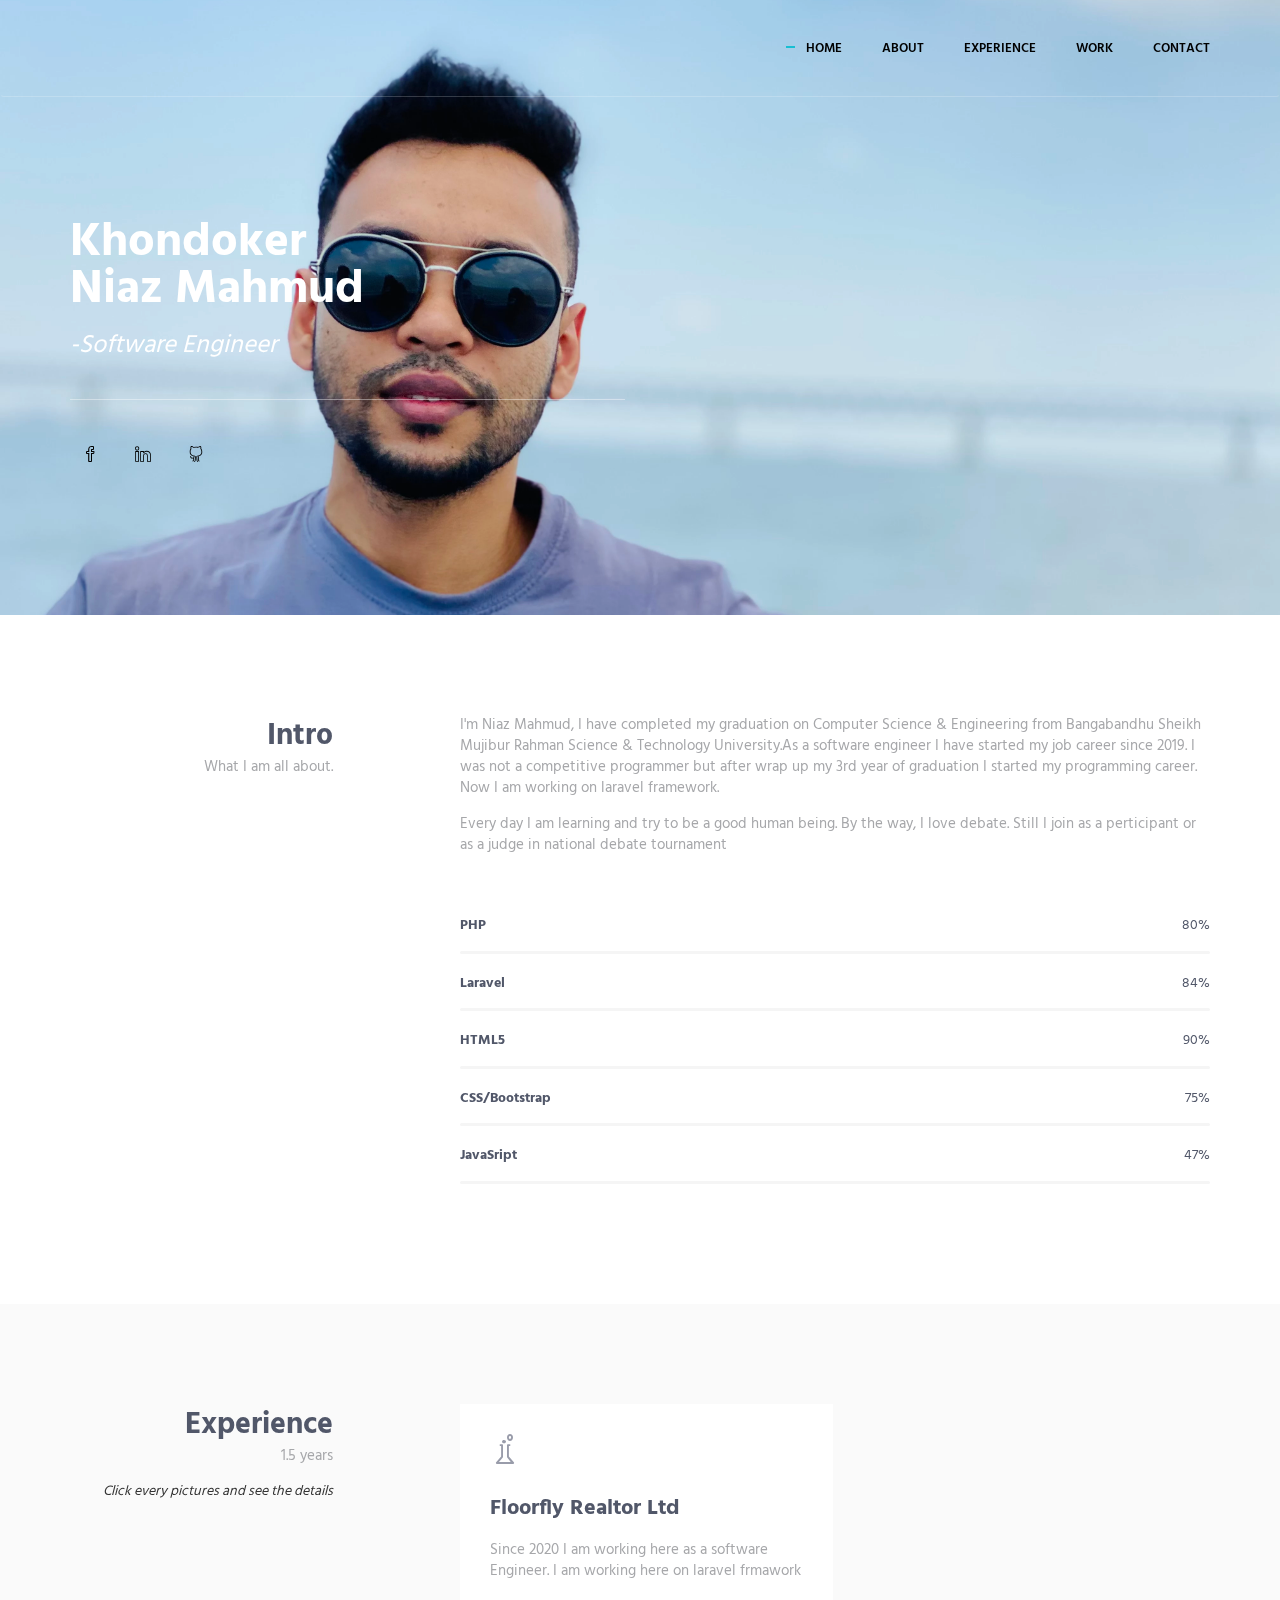
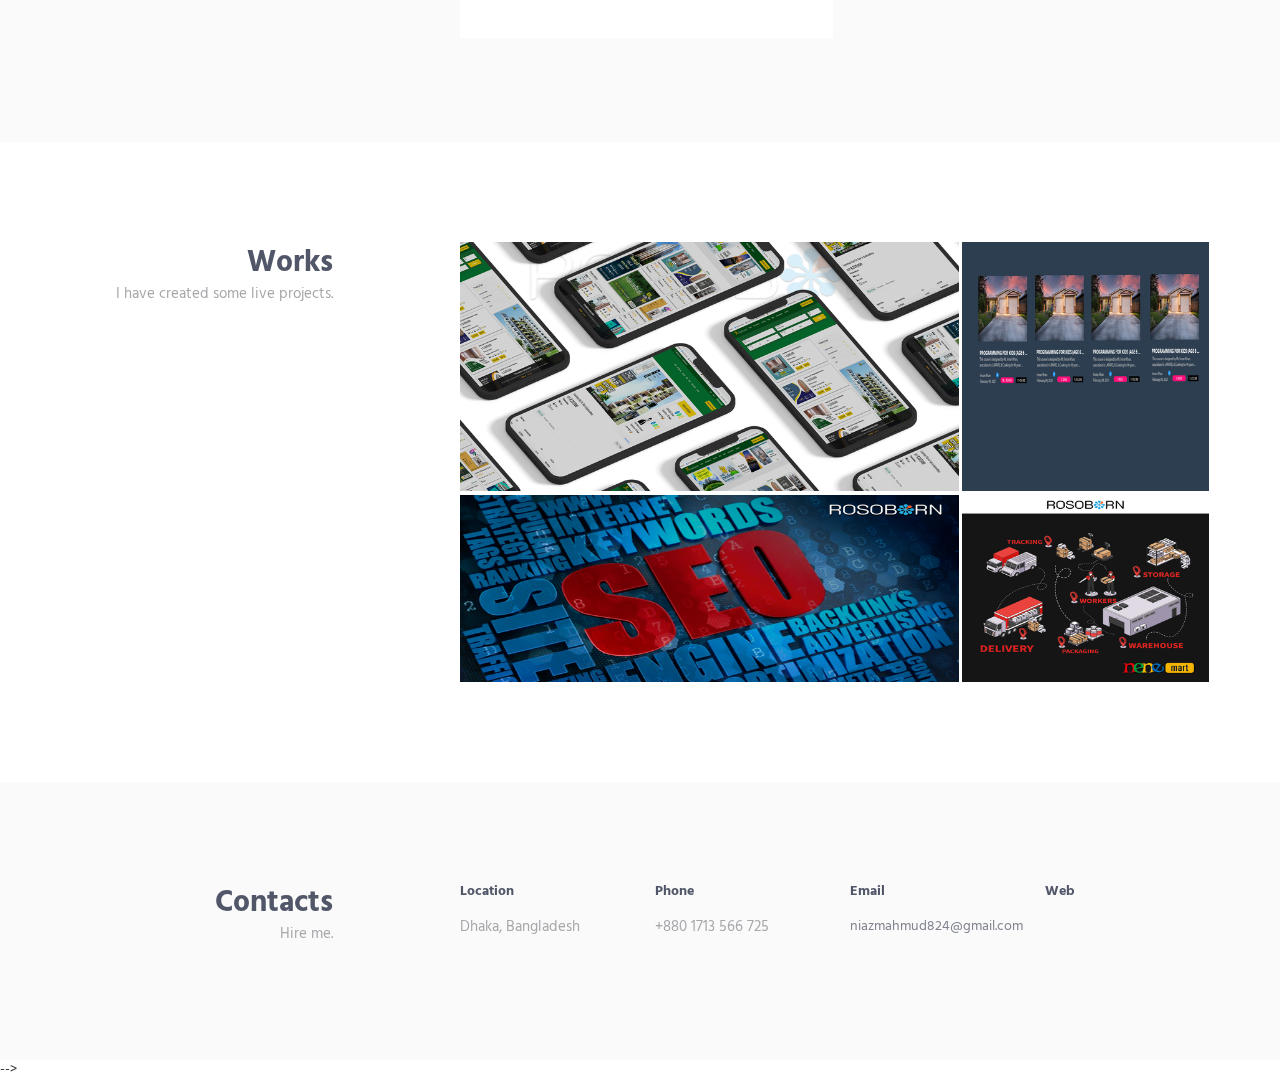
==== index.html @ 95a00273 "5th commit" ====
<!DOCTYPE html>

<html lang="en" class="no-js">
    <!-- BEGIN HEAD -->
    <head>
        <meta charset="utf-8"/>
        <title>Niaz Portfolio</title>
        <meta http-equiv="X-UA-Compatible" content="IE=edge">
        <meta content="width=device-width, initial-scale=1" name="viewport"/>
        <meta content="" name="description"/>
        <meta content="" name="author"/>

        <!-- GLOBAL MANDATORY STYLES -->
        <link href="http://fonts.googleapis.com/css?family=Hind:300,400,500,600,700" rel="stylesheet" type="text/css">
        <link href="vendor/simple-line-icons/css/simple-line-icons.css" rel="stylesheet" type="text/css"/>
        <link href="vendor/bootstrap/css/bootstrap.min.css" rel="stylesheet" type="text/css"/>

        <!-- PAGE LEVEL PLUGIN STYLES -->
        <link href="css/animate.css" rel="stylesheet">

        <!-- THEME STYLES -->
        <link href="css/layout.css" rel="stylesheet" type="text/css"/>

        <!-- Favicon -->
        <link rel="shortcut icon" href="favicon.ico"/>
    </head>
    <!-- END HEAD -->

    <!-- BODY -->
    <body id="body" data-spy="scroll" data-target=".header">

        <!--========== HEADER ==========-->
        <header class="header navbar-fixed-top">
            <!-- Navbar -->
            <nav class="navbar" role="navigation">
                <div class="container">
                    <!-- Brand and toggle get grouped for better mobile display -->
                    <div class="menu-container js_nav-item">
                        <button type="button" class="navbar-toggle" data-toggle="collapse" data-target=".nav-collapse">
                            <span class="sr-only">Toggle navigation</span>
                            <span class="toggle-icon"></span>
                        </button>

                        <!-- Logo -->
                        <div class="logo">
                           <!--  <a class="logo-wrap" href="#body">
                                <img class="logo-img logo-img-main" src="img/logo.png" alt="Asentus Logo">
                                <img class="logo-img logo-img-active" src="img/logo-dark.png" alt="Asentus Logo">
                            </a> -->
                        </div>
                        <!-- End Logo -->
                    </div>

                    <!-- Collect the nav links, forms, and other content for toggling -->
                    <div class="collapse navbar-collapse nav-collapse">
                        <div class="menu-container">
                            <ul class="nav navbar-nav navbar-nav-right">
                                <li class="js_nav-item nav-item"><a class="nav-item-child nav-item-hover" href="#body">Home</a></li>
                                <li class="js_nav-item nav-item"><a class="nav-item-child nav-item-hover" href="#about">About</a></li>
                                <li class="js_nav-item nav-item"><a class="nav-item-child nav-item-hover" href="#experience">Experience</a></li>
                                <li class="js_nav-item nav-item"><a class="nav-item-child nav-item-hover" href="#work">Work</a></li>
                                <li class="js_nav-item nav-item"><a class="nav-item-child nav-item-hover" href="#contact">Contact</a></li>
                            </ul>
                        </div>
                    </div>
                    <!-- End Navbar Collapse -->
                </div>
            </nav>
            <!-- Navbar -->
        </header>
        <!--========== END HEADER ==========-->

        <!--========== SLIDER ==========-->
        <div class="promo-block parallax-window" data-parallax="scroll" data-image-src="img/1920x1080/niaz.webp">
            <div class="container">
                <div class="row">
                    <div class="col-sm-6">
                        <div class="promo-block-divider">
                            <h1 class="promo-block-title">Khondoker <br/> Niaz Mahmud</h1>
                            <p class="promo-block-text"><i>-Software Engineer</i></p>
                        </div>
                        <ul class="list-inline">
                            <li><a href="https://www.facebook.com/niazmahmud.200/" class="social-icons"><i class="icon-social-facebook"></i></a></li>
                            <li><a href="https://www.linkedin.com/in/khondoker-niaz-mahmud-220469199/" class="social-icons"><i class="icon-social-linkedin"></i></a></li>
                            <li><a href="https://github.com/Niaz-Mahmud824" class="social-icons"><i class="icon-social-github"></i></a></li>

                        </ul>
                    </div>
                </div>
                <!--// end row -->
            </div>
        </div>
        <!--========== SLIDER ==========-->

        <!--========== PAGE LAYOUT ==========-->
        <!-- About -->
        <div id="about">
            <div class="container content-lg">
                <div class="row">
                    <div class="col-sm-3 sm-margin-b-30">
                        <div class="text-right sm-text-left">
                            <h2 class="margin-b-0">Intro</h2>
                            <p>What I am all about.</p>
                        </div>
                    </div>
                    <div class="col-sm-8 col-sm-offset-1">
                        <div class="margin-b-60">
                            <p>I'm Niaz Mahmud, I have completed my graduation on Computer Science & Engineering from Bangabandhu Sheikh Mujibur Rahman Science & Technology University.As a software engineer I have started my job career since 2019. I was not a competitive programmer but after wrap up my 3rd year of graduation I started my programming career. Now I am working on laravel framework.</p>
                            <p> Every day I am learning and try to be a good human being. By the way, I love debate. Still I join as a perticipant or as a judge in national debate tournament </p>
                        </div>

                        <!-- Progress Box -->
                        <div class="progress-box">
                            <h5>PHP <span class="color-heading pull-right">80%</span></h5>
                            <div class="progress">
                                <div class="progress-bar bg-color-base" role="progressbar" data-width="80"></div>
                            </div>
                        </div>
                        <div class="progress-box">
                            <h5>Laravel <span class="color-heading pull-right">84%</span></h5>
                            <div class="progress">
                                <div class="progress-bar bg-color-base" role="progressbar" data-width="84"></div>
                            </div>
                        </div>
                        <div class="progress-box">
                            <h5>HTML5 <span class="color-heading pull-right">90%</span></h5>
                            <div class="progress">
                                <div class="progress-bar bg-color-base" role="progressbar" data-width="90"></div>
                            </div>
                        </div>
                          <div class="progress-box">
                            <h5>CSS/Bootstrap <span class="color-heading pull-right">75%</span></h5>
                            <div class="progress">
                                <div class="progress-bar bg-color-base" role="progressbar" data-width="75"></div>
                            </div>
                        </div>
                        <div class="progress-box">
                            <h5>JavaSript <span class="color-heading pull-right">47%</span></h5>
                            <div class="progress">
                                <div class="progress-bar bg-color-base" role="progressbar" data-width="47"></div>
                            </div>
                        </div>
                        
                        <!-- End Progress Box -->
                    </div>
                </div>
                <!--// end row -->
            </div>
        </div>
        <!-- End About -->

        <!-- Experience -->
        <div id="experience">
            <div class="bg-color-sky-light" data-auto-height="true">
                <div class="container content-lg">
                    <div class="row">
                        <div class="col-sm-3 sm-margin-b-30">
                            <div class="text-right sm-text-left">
                                <h2 class="margin-b-0">Experience</h2>
                                <p>1.5 years</p>
                                <i>Click every pictures and see the details</i>
                            </div>
                        </div>
                        <div class="col-sm-8 col-sm-offset-1">
                            <div class="row row-space-2 margin-b-4">
                                <div class="col-md-6 md-margin-b-6">
                                    <div class="service" data-height="height">
                                        <div class="service-element">
                                            <i class="service-icon icon-chemistry"></i>
                                        </div>
                                        <div class="service-info">
                                            <h3>Floorfly Realtor Ltd</h3>
                                            <p class="margin-b-5">Since 2020 I am working here as a software Engineer. I am working here on laravel frmawork</p>
                                        </div>
                                       
                                    </div>
                                </div>
                                <div class="col-md-6 md-margin-b-6">
                                    <div class="service bg-color-base wow zoomIn" data-height="height" data-wow-duration=".3" data-wow-delay=".1s">
                                        <div class="service-element">
                                            <i class="service-icon color-white icon-screen-tablet"></i>
                                        </div>
                                        <div class="service-info">
                                            <h3 class="color-white">Code-Passenger</h3>
                                            <p class="color-white margin-b-5">I have worked here only 3 months for completing my intership</p>
                                        </div>
                                     
                                    </div>
                                </div>
                             
                            </div>
                            <!--// end row -->
                        </div>
                    </div>
                    <!--// end row -->
                </div>
            </div>
        </div>
        <!-- End Experience -->

        <!-- Work -->
        <div id="work">
            <div class="container content-lg">
                <div class="row">
                    <div class="col-sm-3 sm-margin-b-30">
                        <div class="text-right sm-text-left">
                            <h2 class="margin-b-0">Works</h2>
                            <p>I have created some live projects.</p>
                        </div>
                    </div>
                    <div class="col-sm-8 col-sm-offset-1">
                        <!-- Masonry Grid -->
                        <div class="masonry-grid row row-space-2">
                            <div class="masonry-grid-sizer col-xs-6 col-sm-6 col-md-1"></div>
                            <div class="masonry-grid-item col-xs-12 col-sm-6 col-md-8 margin-b-4">
                                <!-- Work -->
                                <div class="work work-popup-trigger">
                                    <div class="work-overlay">
                                        <img class="full-width img-responsive" src="img/800x400/FFroso.png" alt="Portfolio Image">
                                    </div>
                                    <div class="work-popup-overlay">
                                        <div class="work-popup-content">
                                            <a href="javascript:void(0);" class="work-popup-close">Hide</a>
                                            <div class="margin-b-30">
                                                <a href="https://floorfly.com/"><h3 class="margin-b-5">Floorfly Realtor Ltd</h3></a>
                                                <span>Clean &amp; Minimalistic Design</span>
                                            </div>
                                            <div class="row">
                                                <div class="col-sm-12 work-popup-content-divider sm-margin-b-20">
                                                    <div class="margin-t-10 sm-margin-t-0">
                                                        <p>Floorfly is a real estate company and I have worked 50% of this site. This site is fully responsive and it's created on laravel framwork.</p>
                                                        
                                                    </div>
                                                </div>
                                             
                                            </div>
                                        </div>
                                    </div>
                                </div>
                                <!-- End Work -->
                            </div>
                            <div class="masonry-grid-sizer col-xs-6 col-sm-6 col-md-1"></div>
                            <div class="masonry-grid-item col-xs-12 col-sm-6 col-md-4 margin-b-4">
                                <!-- Work -->
                                <div class="work work-popup-trigger">
                                    <div class="work-overlay">
                                        <img class="full-width img-responsive" src="img/397x400/ac.jpg" alt="Portfolio Image">
                                    </div>
                                    <div class="work-popup-overlay">
                                        <div class="work-popup-content">
                                            <a href="javascript:void(0);" class="work-popup-close">Hide</a>
                                            <div class="margin-b-30">
                                               <a href="https://www.amarcoach.com/"> <h3 class="margin-b-5">Amarcoach</h3></a>
                                                <span>Clean &amp; Minimalistic Design</span>
                                            </div>
                                            <div class="row">
                                                <div class="col-sm-12 work-popup-content-divider sm-margin-b-20">
                                                    <div class="margin-t-10 sm-margin-t-0">
                                                          <p>Amarcoach is a e-learning platform where students can learn a lot of courses and intrustor can upload their courses. I have cpntribution on this site almost 75%. I have seen the backend part.</p>


                                                    </div>
                                                </div>
                                                
                                            </div>
                                        </div>
                                    </div>
                                </div>
                                <!-- End Work -->
                            </div>
                            <div class="masonry-grid-sizer col-xs-6 col-sm-6 col-md-1"></div>
                            <div class="masonry-grid-item col-xs-12 col-sm-6 col-md-4 md-margin-b-4">
                                <!-- Work -->
                                <div class="work work-popup-trigger">
                                    <div class="work-overlay">
                                        <img class="full-width img-responsive" src="img/397x300/nene.png" alt="Portfolio Image">
                                    </div>
                                    <div class="work-popup-overlay">
                                        <div class="work-popup-content">
                                            <a href="javascript:void(0);" class="work-popup-close">Hide</a>
                                            <div class="margin-b-30">
                                                <a href="https://nenemart.com/"><h3 class="margin-b-5">Nenemart</h3></a>
                                                <span>Clean &amp; Minimalistic Design</span>
                                            </div>
                                            <div class="row">
                                                <div class="col-sm-12 work-popup-content-divider sm-margin-b-20">
                                                    <div class="margin-t-10 sm-margin-t-0">
                                                     
                                                          <p>Nenemart is a e-commerce site that I have contributed on this almost 45%. Yet it's updating continously. It's also responsivie site.
                                                        visit this stite and feel free to ask me if you have any query</p>
                                                        
                                                    </div>
                                                </div>
                                                
                                            </div>
                                        </div>
                                    </div>
                                </div>
                                <!-- End Work -->
                            </div>
                             <div class="masonry-grid-item col-xs-12 col-sm-6 col-md-8 md-margin-b-4">
                                <!-- Work -->
                                <div class="work work-popup-trigger">
                                    <div class="work-overlay">
                                        <img class="full-width img-responsive" src="img/800x400/roso.png" alt="Portfolio Image">
                                    </div>
                                    <div class="work-popup-overlay">
                                        <div class="work-popup-content">
                                            <a href="javascript:void(0);" class="work-popup-close">Hide</a>
                                            <div class="margin-b-30">
                                             <a href="https://www.rosoborn.com/">   <h3 class="margin-b-5">Rosoborn</h3> </a>
                                                <span>Clean &amp; Minimalistic Design</span>
                                            </div>
                                            <div class="row">
                                                <div class="col-sm-12 work-popup-content-divider sm-margin-b-20">
                                                    <div class="margin-t-10 sm-margin-t-0">
                                                        <p>Rosoborn is a IT industry. It's developed totally depend on front end design. I have contributed on this site fully 100%.</p>
                                                        
                                                    </div>
                                                </div>
                                                
                                            </div>
                                        </div>
                                    </div>
                                </div>
                                <!-- End Work -->
                            </div>
                            
                            
                        </div>
                        <!-- End Masonry Grid -->
                    </div>
                </div>
                <!--// end row -->
            </div>
        </div>
        <!-- End Work -->
            
        <!-- Contact -->
        <div id="contact">
            <div class="bg-color-sky-light">
                <div class="container content-lg">
                    <div class="row">
                        <div class="col-sm-3 sm-margin-b-30">
                            <div class="text-right sm-text-left">
                                <h2 class="margin-b-0">Contacts</h2>
                                <p>Hire me.</p>
                            </div>
                        </div>
                        <div class="col-sm-8 col-sm-offset-1">
                            <div class="row">
                                <div class="col-md-3 col-xs-6 md-margin-b-30">
                                    <h5>Location</h5>
                                    <p>Dhaka, Bangladesh</p>
                                </div>
                                <div class="col-md-3 col-xs-6 md-margin-b-30">
                                    <h5>Phone</h5>
                                    <p>+880 1713 566 725</p>
                                </div>
                                <div class="col-md-3 col-xs-6">
                                    <h5>Email</h5>
                                    <a href="mailto:#">niazmahmud824@gmail.com</a>
                                </div>
                                <div class="col-md-3 col-xs-6">
                                    <h5>Web</h5>
                                    <!-- <a href="#">alex.teseira.com</a> -->
                                </div>
                            </div>
                        </div>
                    </div>
                    <!--// end row -->
                </div>
            </div>
        </div>
        <!-- End Contact -->
        <!--========== END PAGE LAYOUT ==========-->

        <!--========== FOOTER ==========-->
        <!-- <footer class="footer">
            <div class="content container">
                <div class="row">
                    <div class="col-xs-6">
                        <img class="footer-logo" src="img/logo-dark.png" alt="Aircv Logo">
                    </div>
                    <div class="col-xs-6 text-right sm-text-left">
                        <p class="margin-b-0"><a class="fweight-700" href="http://keenthemes.com/preview/aircv/">Niaz</a> Theme Powered by: <a class="fweight-700" href="http://www.keenthemes.com/">KeenThemes.com</a></p>
                    </div>
                </div>
                <!--// end row -->
            </div>
        </footer> -->
        <!--========== END FOOTER ==========-->

        <!-- Back To Top -->
        <a href="javascript:void(0);" class="js-back-to-top back-to-top">Top</a>

        <!-- JAVASCRIPTS(Load javascripts at bottom, this will reduce page load time) -->
        <!-- CORE PLUGINS -->
        <script src="vendor/jquery.min.js" type="text/javascript"></script>
        <script src="vendor/jquery-migrate.min.js" type="text/javascript"></script>
        <script src="vendor/bootstrap/js/bootstrap.min.js" type="text/javascript"></script>

        <!-- PAGE LEVEL PLUGINS -->
        <script src="vendor/jquery.easing.js" type="text/javascript"></script>
        <script src="vendor/jquery.back-to-top.js" type="text/javascript"></script>
        <script src="vendor/jquery.smooth-scroll.js" type="text/javascript"></script>
        <script src="vendor/jquery.wow.min.js" type="text/javascript"></script>
        <script src="vendor/jquery.parallax.min.js" type="text/javascript"></script>
        <script src="vendor/jquery.appear.js" type="text/javascript"></script>
        <script src="vendor/masonry/jquery.masonry.pkgd.min.js" type="text/javascript"></script>
        <script src="vendor/masonry/imagesloaded.pkgd.min.js" type="text/javascript"></script>

        <!-- PAGE LEVEL SCRIPTS -->
        <script src="js/layout.min.js" type="text/javascript"></script>
        <script src="js/components/progress-bar.min.js" type="text/javascript"></script>
        <script src="js/components/masonry.min.js" type="text/javascript"></script>
        <script src="js/components/wow.min.js" type="text/javascript"></script>

    </body>
    <!-- END BODY -->
</html>
---- vendor/simple-line-icons/css/simple-line-icons.css ----
@font-face {
  font-family: 'simple-line-icons';
  src: url('../fonts/Simple-Line-Icons.eot?v=2.3.2');
  src: url('../fonts/Simple-Line-Icons.eot?v=2.3.2#iefix') format('embedded-opentype'), url('../fonts/Simple-Line-Icons.woff2?v=2.3.2') format('woff2'), url('../fonts/Simple-Line-Icons.ttf?v=2.3.2') format('truetype'), url('../fonts/Simple-Line-Icons.woff?v=2.3.2') format('woff'), url('../fonts/Simple-Line-Icons.svg?v=2.3.2#simple-line-icons') format('svg');
  font-weight: normal;
  font-style: normal;
}
/*
 Use the following CSS code if you want to have a class per icon.
 Instead of a list of all class selectors, you can use the generic [class*="icon-"] selector, but it's slower:
*/
.icon-user,
.icon-people,
.icon-user-female,
.icon-user-follow,
.icon-user-following,
.icon-user-unfollow,
.icon-login,
.icon-logout,
.icon-emotsmile,
.icon-phone,
.icon-call-end,
.icon-call-in,
.icon-call-out,
.icon-map,
.icon-location-pin,
.icon-direction,
.icon-directions,
.icon-compass,
.icon-layers,
.icon-menu,
.icon-list,
.icon-options-vertical,
.icon-options,
.icon-arrow-down,
.icon-arrow-left,
.icon-arrow-right,
.icon-arrow-up,
.icon-arrow-up-circle,
.icon-arrow-left-circle,
.icon-arrow-right-circle,
.icon-arrow-down-circle,
.icon-check,
.icon-clock,
.icon-plus,
.icon-minus,
.icon-close,
.icon-exclamation,
.icon-organization,
.icon-trophy,
.icon-screen-smartphone,
.icon-screen-desktop,
.icon-plane,
.icon-notebook,
.icon-mustache,
.icon-mouse,
.icon-magnet,
.icon-energy,
.icon-disc,
.icon-cursor,
.icon-cursor-move,
.icon-crop,
.icon-chemistry,
.icon-speedometer,
.icon-shield,
.icon-screen-tablet,
.icon-magic-wand,
.icon-hourglass,
.icon-graduation,
.icon-ghost,
.icon-game-controller,
.icon-fire,
.icon-eyeglass,
.icon-envelope-open,
.icon-envelope-letter,
.icon-bell,
.icon-badge,
.icon-anchor,
.icon-wallet,
.icon-vector,
.icon-speech,
.icon-puzzle,
.icon-printer,
.icon-present,
.icon-playlist,
.icon-pin,
.icon-picture,
.icon-handbag,
.icon-globe-alt,
.icon-globe,
.icon-folder-alt,
.icon-folder,
.icon-film,
.icon-feed,
.icon-drop,
.icon-drawer,
.icon-docs,
.icon-doc,
.icon-diamond,
.icon-cup,
.icon-calculator,
.icon-bubbles,
.icon-briefcase,
.icon-book-open,
.icon-basket-loaded,
.icon-basket,
.icon-bag,
.icon-action-undo,
.icon-action-redo,
.icon-wrench,
.icon-umbrella,
.icon-trash,
.icon-tag,
.icon-support,
.icon-frame,
.icon-size-fullscreen,
.icon-size-actual,
.icon-shuffle,
.icon-share-alt,
.icon-share,
.icon-rocket,
.icon-question,
.icon-pie-chart,
.icon-pencil,
.icon-note,
.icon-loop,
.icon-home,
.icon-grid,
.icon-graph,
.icon-microphone,
.icon-music-tone-alt,
.icon-music-tone,
.icon-earphones-alt,
.icon-earphones,
.icon-equalizer,
.icon-like,
.icon-dislike,
.icon-control-start,
.icon-control-rewind,
.icon-control-play,
.icon-control-pause,
.icon-control-forward,
.icon-control-end,
.icon-volume-1,
.icon-volume-2,
.icon-volume-off,
.icon-calendar,
.icon-bulb,
.icon-chart,
.icon-ban,
.icon-bubble,
.icon-camrecorder,
.icon-camera,
.icon-cloud-download,
.icon-cloud-upload,
.icon-envelope,
.icon-eye,
.icon-flag,
.icon-heart,
.icon-info,
.icon-key,
.icon-link,
.icon-lock,
.icon-lock-open,
.icon-magnifier,
.icon-magnifier-add,
.icon-magnifier-remove,
.icon-paper-clip,
.icon-paper-plane,
.icon-power,
.icon-refresh,
.icon-reload,
.icon-settings,
.icon-star,
.icon-symbol-female,
.icon-symbol-male,
.icon-target,
.icon-credit-card,
.icon-paypal,
.icon-social-tumblr,
.icon-social-twitter,
.icon-social-facebook,
.icon-social-instagram,
.icon-social-linkedin,
.icon-social-pinterest,
.icon-social-github,
.icon-social-google,
.icon-social-reddit,
.icon-social-skype,
.icon-social-dribbble,
.icon-social-behance,
.icon-social-foursqare,
.icon-social-soundcloud,
.icon-social-spotify,
.icon-social-stumbleupon,
.icon-social-youtube,
.icon-social-dropbox {
  font-family: 'simple-line-icons';
  speak: none;
  font-style: normal;
  font-weight: normal;
  font-variant: normal;
  text-transform: none;
  line-height: 1;
  /* Better Font Rendering =========== */
  -webkit-font-smoothing: antialiased;
  -moz-osx-font-smoothing: grayscale;
}
.icon-user:before {
  content: "\e005";
}
.icon-people:before {
  content: "\e001";
}
.icon-user-female:before {
  content: "\e000";
}
.icon-user-follow:before {
  content: "\e002";
}
.icon-user-following:before {
  content: "\e003";
}
.icon-user-unfollow:before {
  content: "\e004";
}
.icon-login:before {
  content: "\e066";
}
.icon-logout:before {
  content: "\e065";
}
.icon-emotsmile:before {
  content: "\e021";
}
.icon-phone:before {
  content: "\e600";
}
.icon-call-end:before {
  content: "\e048";
}
.icon-call-in:before {
  content: "\e047";
}
.icon-call-out:before {
  content: "\e046";
}
.icon-map:before {
  content: "\e033";
}
.icon-location-pin:before {
  content: "\e096";
}
.icon-direction:before {
  content: "\e042";
}
.icon-directions:before {
  content: "\e041";
}
.icon-compass:before {
  content: "\e045";
}
.icon-layers:before {
  content: "\e034";
}
.icon-menu:before {
  content: "\e601";
}
.icon-list:before {
  content: "\e067";
}
.icon-options-vertical:before {
  content: "\e602";
}
.icon-options:before {
  content: "\e603";
}
.icon-arrow-down:before {
  content: "\e604";
}
.icon-arrow-left:before {
  content: "\e605";
}
.icon-arrow-right:before {
  content: "\e606";
}
.icon-arrow-up:before {
  content: "\e607";
}
.icon-arrow-up-circle:before {
  content: "\e078";
}
.icon-arrow-left-circle:before {
  content: "\e07a";
}
.icon-arrow-right-circle:before {
  content: "\e079";
}
.icon-arrow-down-circle:before {
  content: "\e07b";
}
.icon-check:before {
  content: "\e080";
}
.icon-clock:before {
  content: "\e081";
}
.icon-plus:before {
  content: "\e095";
}
.icon-minus:before {
  content: "\e615";
}
.icon-close:before {
  content: "\e082";
}
.icon-exclamation:before {
  content: "\e617";
}
.icon-organization:before {
  content: "\e616";
}
.icon-trophy:before {
  content: "\e006";
}
.icon-screen-smartphone:before {
  content: "\e010";
}
.icon-screen-desktop:before {
  content: "\e011";
}
.icon-plane:before {
  content: "\e012";
}
.icon-notebook:before {
  content: "\e013";
}
.icon-mustache:before {
  content: "\e014";
}
.icon-mouse:before {
  content: "\e015";
}
.icon-magnet:before {
  content: "\e016";
}
.icon-energy:before {
  content: "\e020";
}
.icon-disc:before {
  content: "\e022";
}
.icon-cursor:before {
  content: "\e06e";
}
.icon-cursor-move:before {
  content: "\e023";
}
.icon-crop:before {
  content: "\e024";
}
.icon-chemistry:before {
  content: "\e026";
}
.icon-speedometer:before {
  content: "\e007";
}
.icon-shield:before {
  content: "\e00e";
}
.icon-screen-tablet:before {
  content: "\e00f";
}
.icon-magic-wand:before {
  content: "\e017";
}
.icon-hourglass:before {
  content: "\e018";
}
.icon-graduation:before {
  content: "\e019";
}
.icon-ghost:before {
  content: "\e01a";
}
.icon-game-controller:before {
  content: "\e01b";
}
.icon-fire:before {
  content: "\e01c";
}
.icon-eyeglass:before {
  content: "\e01d";
}
.icon-envelope-open:before {
  content: "\e01e";
}
.icon-envelope-letter:before {
  content: "\e01f";
}
.icon-bell:before {
  content: "\e027";
}
.icon-badge:before {
  content: "\e028";
}
.icon-anchor:before {
  content: "\e029";
}
.icon-wallet:before {
  content: "\e02a";
}
.icon-vector:before {
  content: "\e02b";
}
.icon-speech:before {
  content: "\e02c";
}
.icon-puzzle:before {
  content: "\e02d";
}
.icon-printer:before {
  content: "\e02e";
}
.icon-present:before {
  content: "\e02f";
}
.icon-playlist:before {
  content: "\e030";
}
.icon-pin:before {
  content: "\e031";
}
.icon-picture:before {
  content: "\e032";
}
.icon-handbag:before {
  content: "\e035";
}
.icon-globe-alt:before {
  content: "\e036";
}
.icon-globe:before {
  content: "\e037";
}
.icon-folder-alt:before {
  content: "\e039";
}
.icon-folder:before {
  content: "\e089";
}
.icon-film:before {
  content: "\e03a";
}
.icon-feed:before {
  content: "\e03b";
}
.icon-drop:before {
  content: "\e03e";
}
.icon-drawer:before {
  content: "\e03f";
}
.icon-docs:before {
  content: "\e040";
}
.icon-doc:before {
  content: "\e085";
}
.icon-diamond:before {
  content: "\e043";
}
.icon-cup:before {
  content: "\e044";
}
.icon-calculator:before {
  content: "\e049";
}
.icon-bubbles:before {
  content: "\e04a";
}
.icon-briefcase:before {
  content: "\e04b";
}
.icon-book-open:before {
  content: "\e04c";
}
.icon-basket-loaded:before {
  content: "\e04d";
}
.icon-basket:before {
  content: "\e04e";
}
.icon-bag:before {
  content: "\e04f";
}
.icon-action-undo:before {
  content: "\e050";
}
.icon-action-redo:before {
  content: "\e051";
}
.icon-wrench:before {
  content: "\e052";
}
.icon-umbrella:before {
  content: "\e053";
}
.icon-trash:before {
  content: "\e054";
}
.icon-tag:before {
  content: "\e055";
}
.icon-support:before {
  content: "\e056";
}
.icon-frame:before {
  content: "\e038";
}
.icon-size-fullscreen:before {
  content: "\e057";
}
.icon-size-actual:before {
  content: "\e058";
}
.icon-shuffle:before {
  content: "\e059";
}
.icon-share-alt:before {
  content: "\e05a";
}
.icon-share:before {
  content: "\e05b";
}
.icon-rocket:before {
  content: "\e05c";
}
.icon-question:before {
  content: "\e05d";
}
.icon-pie-chart:before {
  content: "\e05e";
}
.icon-pencil:before {
  content: "\e05f";
}
.icon-note:before {
  content: "\e060";
}
.icon-loop:before {
  content: "\e064";
}
.icon-home:before {
  content: "\e069";
}
.icon-grid:before {
  content: "\e06a";
}
.icon-graph:before {
  content: "\e06b";
}
.icon-microphone:before {
  content: "\e063";
}
.icon-music-tone-alt:before {
  content: "\e061";
}
.icon-music-tone:before {
  content: "\e062";
}
.icon-earphones-alt:before {
  content: "\e03c";
}
.icon-earphones:before {
  content: "\e03d";
}
.icon-equalizer:before {
  content: "\e06c";
}
.icon-like:before {
  content: "\e068";
}
.icon-dislike:before {
  content: "\e06d";
}
.icon-control-start:before {
  content: "\e06f";
}
.icon-control-rewind:before {
  content: "\e070";
}
.icon-control-play:before {
  content: "\e071";
}
.icon-control-pause:before {
  content: "\e072";
}
.icon-control-forward:before {
  content: "\e073";
}
.icon-control-end:before {
  content: "\e074";
}
.icon-volume-1:before {
  content: "\e09f";
}
.icon-volume-2:before {
  content: "\e0a0";
}
.icon-volume-off:before {
  content: "\e0a1";
}
.icon-calendar:before {
  content: "\e075";
}
.icon-bulb:before {
  content: "\e076";
}
.icon-chart:before {
  content: "\e077";
}
.icon-ban:before {
  content: "\e07c";
}
.icon-bubble:before {
  content: "\e07d";
}
.icon-camrecorder:before {
  content: "\e07e";
}
.icon-camera:before {
  content: "\e07f";
}
.icon-cloud-download:before {
  content: "\e083";
}
.icon-cloud-upload:before {
  content: "\e084";
}
.icon-envelope:before {
  content: "\e086";
}
.icon-eye:before {
  content: "\e087";
}
.icon-flag:before {
  content: "\e088";
}
.icon-heart:before {
  content: "\e08a";
}
.icon-info:before {
  content: "\e08b";
}
.icon-key:before {
  content: "\e08c";
}
.icon-link:before {
  content: "\e08d";
}
.icon-lock:before {
  content: "\e08e";
}
.icon-lock-open:before {
  content: "\e08f";
}
.icon-magnifier:before {
  content: "\e090";
}
.icon-magnifier-add:before {
  content: "\e091";
}
.icon-magnifier-remove:before {
  content: "\e092";
}
.icon-paper-clip:before {
  content: "\e093";
}
.icon-paper-plane:before {
  content: "\e094";
}
.icon-power:before {
  content: "\e097";
}
.icon-refresh:before {
  content: "\e098";
}
.icon-reload:before {
  content: "\e099";
}
.icon-settings:before {
  content: "\e09a";
}
.icon-star:before {
  content: "\e09b";
}
.icon-symbol-female:before {
  content: "\e09c";
}
.icon-symbol-male:before {
  content: "\e09d";
}
.icon-target:before {
  content: "\e09e";
}
.icon-credit-card:before {
  content: "\e025";
}
.icon-paypal:before {
  content: "\e608";
}
.icon-social-tumblr:before {
  content: "\e00a";
}
.icon-social-twitter:before {
  content: "\e009";
}
.icon-social-facebook:before {
  content: "\e00b";
}
.icon-social-instagram:before {
  content: "\e609";
}
.icon-social-linkedin:before {
  content: "\e60a";
}
.icon-social-pinterest:before {
  content: "\e60b";
}
.icon-social-github:before {
  content: "\e60c";
}
.icon-social-google:before {
  content: "\e60d";
}
.icon-social-reddit:before {
  content: "\e60e";
}
.icon-social-skype:before {
  content: "\e60f";
}
.icon-social-dribbble:before {
  content: "\e00d";
}
.icon-social-behance:before {
  content: "\e610";
}
.icon-social-foursqare:before {
  content: "\e611";
}
.icon-social-soundcloud:before {
  content: "\e612";
}
.icon-social-spotify:before {
  content: "\e613";
}
.icon-social-stumbleupon:before {
  content: "\e614";
}
.icon-social-youtube:before {
  content: "\e008";
}
.icon-social-dropbox:before {
  content: "\e00c";
}
---- css/layout.css ----
/*----------------------------------------------------------------------

	MASTER STYLESHEET

	Project:        Metronic "Acidus" Frontend Freebie - Responsive HTML Template Based On Twitter Bootstrap 3.3.4
	Version:        1.0
	Author:         KeenThemes
	Primary use:    Corporate, Business Themes.
	Email:			support@keenthemes.com
	Follow: 		http://www.twitter.com/keenthemes
	Like: 			http://www.facebook.com/keenthemes
	Website:		http://www.keenthemes.com
	Premium:		Premium Metronic Admin Theme: http://themeforest.net/item/metronic-responsive-admin-dashboard-template/4021469?ref=keenthemes

-----------------------------------------------------------------------*/
/* eg: @include user-select(none); */
/* eg: @include rotate(45deg); */
/* eg: @include translate3d(0,0,0); */
/* eg: @include border-radius(3px); */
/* eg: @include visibility-backface(hidden); */
/*------------------------------------------------------------------
  	[The "base.scss" contains basic default element styles
  		(colors, typography, margins & padding).]
------------------------------------------------------------------*/
html {
  overflow-x: hidden;
}

html, html a, body {
  -webkit-font-smoothing: antialiased;
}

body {
  position: relative;
  font-family: Hind, sans-serif;
}

p {
  font-size: 15px;
  font-weight: 400;
  font-family: Hind, sans-serif;
  color: #a6a7aa;
  line-height: 1.4;
  margin-bottom: 15px;
}

em,
li,
li a {
  font-size: 16px;
  font-weight: 500;
  font-family: Hind, sans-serif;
  color: #515769;
}

a {
  font-family: Hind, sans-serif;
  color: #81848f;
  outline: 0;
}

a:focus, a:hover, a:active {
  outline: 0;
  color: #999caa;
  text-decoration: none;
}

.link {
  position: relative;
  font-size: 13px;
  font-weight: 600;
  font-family: Hind, sans-serif;
  text-transform: uppercase;
}

.link:after {
  position: absolute;
  top: 8px;
  right: -15px;
  width: 9px;
  height: 2px;
  background: #17bed2;
  content: " ";
}

span {
  font-size: 14px;
  font-weight: 400;
  font-family: Hind, sans-serif;
  color: #bfc1c7;
}

h1, h2, h3, h4, h5, h6 {
  font-weight: 700;
  font-family: Hind, sans-serif;
  color: #515769;
  line-height: 1.4;
  margin: 0 0 15px;
}

h1 > a, h2 > a, h3 > a, h4 > a, h5 > a, h6 > a {
  color: #515769;
}

h1 > a:hover, h2 > a:hover, h3 > a:hover, h4 > a:hover, h5 > a:hover, h6 > a:hover {
  color: #999caa;
  text-decoration: none;
}

h1 > a:focus, h2 > a:focus, h3 > a:focus, h4 > a:focus, h5 > a:focus, h6 > a:focus {
  text-decoration: none;
}

h1 {
  font-size: 40px;
}

h2 {
  font-size: 30px;
}

h3 {
  font-size: 22px;
}

h4 {
  font-size: 22px;
}

::selection {
  color: #fff;
  background: #17bed2;
  text-shadow: none;
}

::-webkit-selection {
  color: #fff;
  background: #17bed2;
  text-shadow: none;
}

::-moz-selection {
  color: #fff;
  background: #17bed2;
  text-shadow: none;
}

:active,
:focus {
  outline: none;
}

/* Section Seperator */
.section-seperator {
  border-bottom: 1px solid #edf0f2;
}

/* Content Wrapper Link */
.content-wrapper-link {
  position: absolute;
  top: 0;
  left: 0;
  right: 0;
  bottom: 0;
  display: block;
  z-index: 3;
  text-decoration: none;
}

/*------------------------------------------------------------------
  	[Button]
------------------------------------------------------------------*/
.btn-theme {
  position: relative;
  display: inline-block;
  line-height: 1.4;
  text-align: center;
  background-image: none;
  border-style: solid;
  white-space: nowrap;
  vertical-align: middle;
  -ms-touch-action: manipulation;
  touch-action: manipulation;
  cursor: pointer;
  -webkit-user-select: none;
  -moz-user-select: none;
  -ms-user-select: none;
  user-select: none;
}

.btn-theme:focus, .btn-theme:active:focus, .btn-theme.active:focus, .btn-theme.focus, .btn-theme:active.focus, .btn-theme.active.focus {
  outline: none;
}

.btn-theme:hover {
  transition-duration: 300ms;
  transition-property: all;
  transition-timing-function: cubic-bezier(0.7, 1, 0.7, 1);
}

.btn-theme:hover, .btn-theme:focus, .btn-theme.focus {
  text-decoration: none;
}

.btn-theme:active, .btn-theme.active {
  background-image: none;
  outline: 0;
}

.btn-theme.disabled, .btn-theme[disabled],
fieldset[disabled] .btn-theme {
  cursor: not-allowed;
  box-shadow: none;
  opacity: .65;
  pointer-events: none;
}

.btn-icon {
  position: relative;
  top: 1px;
  margin-right: 10px;
}

.btn-white-bg {
  color: #515769;
  background: #fff;
  border-color: transparent;
  border-width: 0;
}

.btn-white-bg:hover, .btn-white-bg:focus, .btn-white-bg.focus {
  color: #fff;
  background: #17bed2;
  border-color: transparent;
}

.btn-white-brd {
  color: #fff;
  background: transparent;
  border-color: #fff;
  border-width: 2px;
}

.btn-white-brd:hover, .btn-white-brd:focus, .btn-white-brd.focus {
  color: #515769;
  background: #fff;
  border-color: #fff;
}

.btn-default-bg {
  color: #515769;
  background: #f3f4f5;
  border-color: transparent;
  border-width: 0;
}

.btn-default-bg:hover, .btn-default-bg:focus, .btn-default-bg.focus {
  color: #fff;
  background: #17bed2;
  border-color: transparent;
}

.btn-theme-sm {
  font-size: 13px;
  font-weight: 600;
  padding: 15px 40px;
}

.btn-theme-md {
  font-size: 15px;
  font-weight: 600;
  padding: 20px 30px;
}

/*------------------------------------------------------------------
    [Progress Bar]
------------------------------------------------------------------*/
.progress-box .progress {
  box-shadow: none;
  height: 3px;
}

.progress-box .progress-bar {
  transition-duration: 2000ms;
  transition-property: all;
  transition-timing-function: cubic-bezier(0.7, 1, 0.7, 1);
}

/*------------------------------------------------------------------
  	[Social Icons]
------------------------------------------------------------------*/
.social-icons {
  display: inline-block;
  width: 40px;
  height: 40px;
  font-size: 16px;
  color: #000;
  text-align: center;
  border-radius: 50%;
  vertical-align: middle;
  padding: 11px;
  transition-duration: 300ms;
  transition-property: all;
  transition-timing-function: cubic-bezier(0.7, 1, 0.7, 1);
}

.social-icons:hover {
  color: #515769;
  background: #fff;
  transition-duration: 300ms;
  transition-property: all;
  transition-timing-function: cubic-bezier(0.7, 1, 0.7, 1);
}

/*------------------------------------------------------------------
  	[Promo Block]
------------------------------------------------------------------*/
.promo-block {
  padding: 220px 0 130px;
}

.promo-block .promo-block-title {
  font-size: 47px;
  color: #fff;
  line-height: 1;
}

@media (max-width: 480px) {
  .promo-block .promo-block-title {
    font-size: 50px;
  }
}

.promo-block .promo-block-text {
  font-size: 25px;
  color: #fff;
}

.promo-block .promo-block-divider {
  border-bottom: 1px solid rgba(255, 255, 255, 0.4);
  padding-bottom: 20px;
  margin-bottom: 35px;
}

/*------------------------------------------------------------------
  	[Service]
------------------------------------------------------------------*/
.service {
  background: #fff;
  padding: 30px;
}

.service .service-element,
.service .service-info {
  -webkit-transform: translate3d(0, 0, 0);
  -moz-transform: translate3d(0, 0, 0);
  transform: translate3d(0, 0, 0);
  transition-duration: 300ms;
  transition-property: all;
  transition-timing-function: cubic-bezier(0.7, 1, 0.7, 1);
}

.service .service-icon {
  display: block;
  font-size: 30px;
  color: #999caa;
  margin-bottom: 30px;
}

.service:hover .service-element {
  opacity: 0;
  -webkit-transform: translate3d(0, -100%, 0);
  -moz-transform: translate3d(0, -100%, 0);
  transform: translate3d(0, -100%, 0);
  transition-duration: 300ms;
  transition-property: all;
  transition-timing-function: cubic-bezier(0.7, 1, 0.7, 1);
}

.service:hover .service-info {
  -webkit-transform: translate3d(0, -30%, 0);
  -moz-transform: translate3d(0, -30%, 0);
  transform: translate3d(0, -30%, 0);
  transition-duration: 300ms;
  transition-property: all;
  transition-timing-function: cubic-bezier(0.7, 1, 0.7, 1);
}

/*------------------------------------------------------------------
  	[Work]
------------------------------------------------------------------*/
/* Overlay */
.work {
  position: relative;
  display: block;
}

.work .work-overlay {
  position: relative;
  cursor: pointer;
}

.work .work-overlay:before {
  position: absolute;
  top: 0;
  left: 0;
  width: 100%;
  height: 100%;
  background: transparent;
  content: " ";
  transition-duration: 300ms;
  transition-property: all;
  transition-timing-function: cubic-bezier(0.7, 1, 0.7, 1);
}

.work:hover .work-overlay:before {
  background: rgba(0, 0, 0, 0.5);
  transition-duration: 300ms;
  transition-property: all;
  transition-timing-function: cubic-bezier(0.7, 1, 0.7, 1);
}

/* Popup */
.work .work-popup-overlay {
  position: fixed;
  top: 0;
  left: 0;
  right: 0;
  width: 100%;
  height: 100%;
  z-index: 99999;
  opacity: 0;
  visibility: hidden;
  -webkit-backface-visibility: hidden;
  backface-visibility: hidden;
  overflow-x: hidden;
  background: rgba(81, 87, 105, 0.4);
  transition-duration: 300ms;
  transition-property: all;
  transition-timing-function: cubic-bezier(0.7, 1, 0.7, 1);
}

.work .work-popup-overlay-show {
  opacity: 1;
  visibility: visible;
  -webkit-backface-visibility: visible;
  backface-visibility: visible;
  transition-duration: 300ms;
  transition-property: all;
  transition-timing-function: cubic-bezier(0.7, 1, 0.7, 1);
}

.work .work-popup-content {
  position: absolute;
  top: 50%;
  left: 0;
  right: 0;
  width: 730px;
  height: auto;
  display: block;
  background: #fff;
  padding: 30px;
  margin: 0 auto;
  -webkit-transform: translate3d(0, -50%, 0);
  -moz-transform: translate3d(0, -50%, 0);
  transform: translate3d(0, -50%, 0);
}

.work .work-popup-content-divider {
  border-right: 1px solid #cdcecf;
}

@media (max-width: 768px) {
  .work .work-popup-content {
    width: 95%;
  }
  .work .work-popup-content-divider {
    border-right: none;
    border-bottom: 1px solid #cdcecf;
  }
}

.work .work-popup-close {
  float: right;
  font-size: 13px;
  font-weight: 700;
  color: #c5c6cb;
  transition-duration: 300ms;
  transition-property: all;
  transition-timing-function: cubic-bezier(0.7, 1, 0.7, 1);
}

.work .work-popup-close:hover {
  color: #aaacb3;
  transition-duration: 300ms;
  transition-property: all;
  transition-timing-function: cubic-bezier(0.7, 1, 0.7, 1);
}

/* Tag */
.work .work-popup-tag {
  margin: 0;
}

.work .work-popup-tag-item {
  padding: 0 2px;
}

.work .work-popup-tag-link {
  font-size: 13px;
}

/*------------------------------------------------------------------
  	[Footer]
------------------------------------------------------------------*/
.footer .footer-logo {
  width: 64px;
  height: auto;
}

/*------------------------------------------------------------------
  	[Header]
------------------------------------------------------------------*/
/* Fixed Top */
.navbar-fixed-top .navbar-collapse {
  max-height: 100%;
}

/* Navbar */
.header .navbar {
  margin-bottom: 0;
  border-bottom: 1px solid rgba(255, 255, 255, 0.2);
  transition-duration: 300ms;
  transition-property: all;
  transition-timing-function: cubic-bezier(0.7, 1, 0.7, 1);
}

/* Navbar Toggle */
.header .navbar-toggle {
  width: 25px;
  height: 25px;
  border: none;
  padding: 0;
  margin: 35px 0;
}

.header .navbar-toggle .toggle-icon {
  position: relative;
  width: 21px;
  height: 1px;
  display: inline-block;
  background: #515769;
  transition-duration: 300ms;
  transition-property: all;
  transition-timing-function: cubic-bezier(0.7, 1, 0.7, 1);
}

.header .navbar-toggle .toggle-icon:before, .header .navbar-toggle .toggle-icon:after {
  position: absolute;
  left: 0;
  background: #515769;
  content: " ";
}

.header .navbar-toggle .toggle-icon:before {
  width: 10px;
  height: 1px;
  bottom: 10px;
  -webkit-transform: rotate(0);
  -moz-transform: rotate(0);
  transform: rotate(0);
  transition-duration: 300ms;
  transition-property: all;
  transition-timing-function: cubic-bezier(0.7, 1, 0.7, 1);
}

.header .navbar-toggle .toggle-icon:after {
  width: 16px;
  height: 1px;
  top: -5px;
  -webkit-transform: rotate(0);
  -moz-transform: rotate(0);
  transform: rotate(0);
  transition-duration: 300ms;
  transition-property: all;
  transition-timing-function: cubic-bezier(0.7, 1, 0.7, 1);
}

.header .navbar-toggle:hover .toggle-icon {
  background: #17bed2;
  transition-duration: 300ms;
  transition-property: all;
  transition-timing-function: cubic-bezier(0.7, 1, 0.7, 1);
}

.header .navbar-toggle:hover .toggle-icon:before, .header .navbar-toggle:hover .toggle-icon:after {
  width: 21px;
  height: 1px;
  background: #17bed2;
  transition-duration: 300ms;
  transition-property: all;
  transition-timing-function: cubic-bezier(0.7, 1, 0.7, 1);
}

.header .navbar-toggle:hover .toggle-icon.is-clicked {
  background: rgba(81, 87, 105, 0);
}

/* Navbar Logo */
.header .logo {
  width: 100px;
  height: 100px;
  float: left;
  max-height: 95px;
  line-height: 65px;
}

.header .logo-wrap {
  display: inline-block;
  padding: 15px 0;
}

.header .logo-wrap:focus, .header .logo-wrap:hover {
  text-decoration: none;
}

.header .logo-img {
  display: inline-block;
  width: 64px;
  height: auto;
  max-width: 100%;
  max-height: 100%;
  vertical-align: middle;
}

.header .logo-img-main {
  display: inline-block;
  transition-duration: 400ms;
  transition-property: all;
  transition-timing-function: cubic-bezier(0.7, 1, 0.7, 1);
}

.header .logo-img-active {
  display: none;
  transition-duration: 400ms;
  transition-property: all;
  transition-timing-function: cubic-bezier(0.7, 1, 0.7, 1);
}

/* Navbar */
.header .navbar-nav {
  padding-left: 0;
  margin-bottom: 0;
  list-style: none;
}

/* Nav */
.header .nav-item {
  position: relative;
  display: block;
}

.header .nav-item:last-child .nav-item-child {
  padding-right: 0;
}

.header .nav-item.active .nav-item-hover:after {
  opacity: 1;
  transition-duration: 400ms;
  transition-property: all;
  transition-timing-function: cubic-bezier(0.7, 1, 0.7, 1);
}

.header .nav-item:hover .nav-item-hover:after {
  opacity: 1;
  transition-duration: 400ms;
  transition-property: all;
  transition-timing-function: cubic-bezier(0.7, 1, 0.7, 1);
}

.header .nav-item-child {
  position: relative;
  display: block;
  font-size: 13px;
  font-weight: 600;
  font-family: Hind, sans-serif;
  color: rgb(0 0 0);
  text-transform: uppercase;
  line-height: 55px;
  padding: 20px;
  transition-duration: 300ms;
  transition-property: all;
  transition-timing-function: cubic-bezier(0.7, 1, 0.7, 1);
}

.header .nav-item-child:hover, .header .nav-item-child:focus {
  background: inherit;
}

.header .nav-item-hover {
  position: relative;
}

.header .nav-item-hover:after {
  position: absolute;
  top: 45px;
  left: 0;
  width: 9px;
  height: 2px;
  background: #17bed2;
  opacity: 0;
  content: " ";
  transition-duration: 400ms;
  transition-property: all;
  transition-timing-function: cubic-bezier(0.7, 1, 0.7, 1);
}

/* Media Queries below 991px */
@media (max-width: 991px) {
  /* Bootstrap collapse of navigation with a maximum width: 991px
    (Change it to any breakpoint you want to be collapsed) */
  .header {
    background: #fff;
  }
  .header .navbar-toggle {
    display: block;
  }
  .header .navbar-collapse.collapse {
    display: none !important;
  }
  .header .navbar-collapse.collapse.in {
    display: block !important;
  }
  .header .nav-collapse {
    padding-left: 0;
    padding-right: 0;
  }
  .header .navbar-nav {
    margin: 0;
    float: none;
  }
  .header .navbar-nav .nav-item {
    float: none;
  }
  /* Menu Container */
  .header .menu-container:before, .header .menu-container:after {
    content: " ";
    display: table;
  }
  .header .menu-container:after {
    clear: both;
  }
  /* Logo */
  .header .logo .logo-img-main {
    display: none;
  }
  .header .logo .logo-img-active {
    display: inline-block;
  }
  /* Navbar Nav */
  .header .nav-item-child {
    color: #515769;
    line-height: 1.4;
    padding: 12px 12px 12px 15px;
  }
  .header .nav-item-hover:after {
    position: absolute;
    top: 19px;
  }
}

/* Media Queries below 767px */
@media (max-width: 767px) {
  /* Menu Container */
  .header .menu-container {
    padding-left: 15px;
    padding-right: 15px;
    margin-left: 0;
    margin-right: 0;
  }
  .header .navbar > .container {
    width: auto;
    padding-left: 0;
    padding-right: 0;
    margin-left: 0;
    margin-right: 0;
  }
  .header .navbar > .container > .nav-collapse {
    padding-left: 0;
    padding-right: 0;
    margin-left: 0;
    margin-right: 0;
  }
}

/* Media Queries above 992px */
@media (min-width: 992px) {
  /* Navbar */
  .header .navbar-nav-right {
    float: right;
  }
}

/* Page On Scroll */
@media (min-width: 992px) {
  .page-on-scroll .header .navbar {
    background: #fff;
    border-bottom-color: #f0f0f0;
    transition-duration: 300ms;
    transition-property: all;
    transition-timing-function: cubic-bezier(0.7, 1, 0.7, 1);
  }
  .page-on-scroll .header .logo-img-main {
    display: none;
    transition-duration: 400ms;
    transition-property: all;
    transition-timing-function: cubic-bezier(0.7, 1, 0.7, 1);
  }
  .page-on-scroll .header .logo-img-active {
    display: inline-block;
    transition-duration: 400ms;
    transition-property: all;
    transition-timing-function: cubic-bezier(0.7, 1, 0.7, 1);
  }
  .page-on-scroll .header .nav-item-child {
    color: #515769;
    transition-duration: 300ms;
    transition-property: all;
    transition-timing-function: cubic-bezier(0.7, 1, 0.7, 1);
  }
}

/*--------------------------------------------------
    [Back To Top Theme Button]
----------------------------------------------------*/
.back-to-top {
  position: fixed;
  right: 10px;
  bottom: 10px;
  display: inline-block;
  z-index: 9;
  width: 40px;
  height: 40px;
  font-size: 11px;
  font-weight: 400;
  color: #fff;
  text-align: center;
  line-height: 3;
  letter-spacing: 1px;
  text-transform: uppercase;
  background: #515769;
  border-radius: 3px;
  visibility: hidden;
  opacity: 0;
  padding: 5px;
  -webkit-transform: translate3d(0, 50px, 0);
  -moz-transform: translate3d(0, 50px, 0);
  transform: translate3d(0, 50px, 0);
  transition-duration: 300ms;
  transition-property: all;
  transition-timing-function: cubic-bezier(0.7, 1, 0.7, 1);
}

.back-to-top:hover {
  color: #fff;
  transition-duration: 300ms;
  transition-property: all;
  transition-timing-function: cubic-bezier(0.7, 1, 0.7, 1);
}

.back-to-top:focus, .back-to-top:hover {
  text-decoration: none;
}

/* The Button Becomes Visible */
.back-to-top.back-to-top-is-visible {
  visibility: visible;
  opacity: .6;
  -webkit-transform: translate3d(0, 0, 0);
  -moz-transform: translate3d(0, 0, 0);
  transform: translate3d(0, 0, 0);
  transition-duration: 300ms;
  transition-property: all;
  transition-timing-function: cubic-bezier(0.7, 1, 0.7, 1);
}

.back-to-top.back-to-top-is-visible:hover {
  opacity: 1;
  transition-duration: 300ms;
  transition-property: all;
  transition-timing-function: cubic-bezier(0.7, 1, 0.7, 1);
}

/* If the user keeps scrolling down, the button is out of focus and becomes less visible */
.back-to-top.back-to-top-fade-out {
  opacity: .4;
}

.back-to-top.back-to-top-fade-out:hover {
  opacity: 1;
  transition-duration: 300ms;
  transition-property: all;
  transition-timing-function: cubic-bezier(0.7, 1, 0.7, 1);
}

/*------------------------------------------------------------------
  	[Form Control]
------------------------------------------------------------------*/
.form-control {
  height: 50px;
  font-size: 14px;
  font-weight: 400;
  color: #a6a7aa;
  background: #fafafa;
  border: none;
  box-shadow: none;
  border-radius: 0;
  padding-left: 15px;
}

.form-control::-moz-placeholder {
  color: #a6a7aa;
}

.form-control:-ms-input-placeholder {
  color: #a6a7aa;
}

.form-control::-webkit-input-placeholder {
  color: #a6a7aa;
}

.form-control:focus {
  color: #515769;
  box-shadow: none;
}

.form-control:focus::-moz-placeholder {
  color: #515769;
}

.form-control:focus:-ms-input-placeholder {
  color: #515769;
}

.form-control:focus::-webkit-input-placeholder {
  color: #515769;
}

/*------------------------------------------------------------------
  	[Text Colors]
------------------------------------------------------------------*/
.color-base {
  color: #17bed2 !important;
}

.color-white {
  color: #fff !important;
}

.color-heading {
  color: #515769 !important;
}

.color-subtitle {
  color: #a6a7aa !important;
}

.color-link {
  color: #81848f !important;
}

.color-link-hover {
  color: #999caa !important;
}

.color-sky-light {
  color: #fafafa !important;
}

/*------------------------------------------------------------------
  	[Background Colors]
------------------------------------------------------------------*/
.bg-color-base {
  background: #17bed2 !important;
}

.bg-color-white {
  background: #fff !important;
}

.bg-color-heading {
  background: #515769 !important;
}

.bg-color-subtitle {
  background: #a6a7aa !important;
}

.bg-color-link {
  background: #81848f !important;
}

.bg-color-link-hover {
  background: #999caa !important;
}

.bg-color-sky-light {
  background: #fafafa !important;
}

/*------------------------------------------------------------------
    [Row]
------------------------------------------------------------------*/
.row-space-2 {
  margin-right: -2px;
  margin-left: -2px;
}

.row-space-2 > [class*="col-"] {
  padding-left: 2px;
  padding-right: 2px;
}

/*--------------------------------------------------
    [Container Full Width]
----------------------------------------------------*/
.container-full-width {
  margin-right: auto;
  margin-left: auto;
}

.container-full-width:before, .container-full-width:after {
  content: " ";
  display: table;
}

.container-full-width:after {
  clear: both;
}

/*--------------------------------------------------
    [Container Small]
----------------------------------------------------*/
.container-sm {
  padding-right: 15px;
  padding-left: 15px;
  margin-right: auto;
  margin-left: auto;
}

.container-sm:before, .container-sm:after {
  content: " ";
  display: table;
}

.container-sm:after {
  clear: both;
}

/* Media Queries below 768px */
@media (min-width: 768px) {
  .container-sm {
    width: 750px;
  }
}

/* Media Queries below 1200px */
@media (min-width: 1200px) {
  .container-sm {
    width: 970px;
  }
}

/*------------------------------------------------------------------
  	[Content]
------------------------------------------------------------------*/
.content {
  padding-top: 40px;
  padding-bottom: 40px;
}

.content-sm {
  padding-top: 60px;
  padding-bottom: 60px;
}

.content-md {
  padding-top: 80px;
  padding-bottom: 80px;
}

.content-lg {
  padding-top: 100px;
  padding-bottom: 100px;
}

/*------------------------------------------------------------------
    [Full Width]
------------------------------------------------------------------*/
.full-width {
  width: 100%;
  height: auto;
}

/*--------------------------------------------------
    [Font Weight]
----------------------------------------------------*/
.fweight-300 {
  font-weight: 300 !important;
}

.fweight-400 {
  font-weight: 400 !important;
}

.fweight-500 {
  font-weight: 500 !important;
}

.fweight-600 {
  font-weight: 600 !important;
}

.fweight-700 {
  font-weight: 700 !important;
}

/*------------------------------------------------------------------
    [Left margin]
------------------------------------------------------------------*/
.margin-l-0 {
  margin-left: 0 !important;
}

.margin-l-5 {
  margin-left: 5px !important;
}

.margin-l-10 {
  margin-left: 10px !important;
}

.margin-l-20 {
  margin-left: 20px !important;
}

/*------------------------------------------------------------------
    [Right margin]
------------------------------------------------------------------*/
.margin-r-0 {
  margin-right: 0 !important;
}

.margin-r-5 {
  margin-right: 5px !important;
}

.margin-r-10 {
  margin-right: 10px !important;
}

.margin-r-20 {
  margin-right: 20px !important;
}

/*------------------------------------------------------------------
    [Top margin]
------------------------------------------------------------------*/
.margin-t-0 {
  margin-top: 0 !important;
}

.margin-t-5 {
  margin-top: 5px !important;
}

.margin-t-10 {
  margin-top: 10px !important;
}

.margin-t-20 {
  margin-top: 20px !important;
}

.margin-t-30 {
  margin-top: 30px !important;
}

.margin-t-40 {
  margin-top: 40px !important;
}

.margin-t-50 {
  margin-top: 50px !important;
}

.margin-t-60 {
  margin-top: 60px !important;
}

/*------------------------------------------------------------------
    [Bottom margin]
------------------------------------------------------------------*/
.margin-b-0 {
  margin-bottom: 0 !important;
}

.margin-b-4 {
  margin-bottom: 4px !important;
}

.margin-b-5 {
  margin-bottom: 5px !important;
}

.margin-b-10 {
  margin-bottom: 10px !important;
}

.margin-b-20 {
  margin-bottom: 20px !important;
}

.margin-b-30 {
  margin-bottom: 30px !important;
}

.margin-b-40 {
  margin-bottom: 40px !important;
}

.margin-b-50 {
  margin-bottom: 50px !important;
}

.margin-b-60 {
  margin-bottom: 60px !important;
}

.margin-b-70 {
  margin-bottom: 70px !important;
}

.margin-b-80 {
  margin-bottom: 80px !important;
}

.margin-b-90 {
  margin-bottom: 90px !important;
}

.margin-b-100 {
  margin-bottom: 100px !important;
}

/*------------------------------------------------------------------
    [Top margin below 992px]
------------------------------------------------------------------*/
@media (max-width: 992px) {
  .md-margin-b-0 {
    margin-bottom: 0 !important;
  }
  .md-margin-b-4 {
    margin-bottom: 4px !important;
  }
  .md-margin-b-5 {
    margin-bottom: 5px !important;
  }
  .md-margin-b-10 {
    margin-bottom: 10px !important;
  }
  .md-margin-b-20 {
    margin-bottom: 20px !important;
  }
  .md-margin-b-30 {
    margin-bottom: 30px !important;
  }
  .md-margin-b-40 {
    margin-bottom: 40px !important;
  }
  .md-margin-b-50 {
    margin-bottom: 50px !important;
  }
  .md-margin-b-60 {
    margin-bottom: 60px !important;
  }
  .md-margin-b-70 {
    margin-bottom: 70px !important;
  }
  .md-margin-b-80 {
    margin-bottom: 80px !important;
  }
  .md-margin-b-90 {
    margin-bottom: 90px !important;
  }
  .md-margin-b-100 {
    margin-bottom: 100px !important;
  }
}

/*------------------------------------------------------------------
    [Top margin below 768px]
------------------------------------------------------------------*/
@media (max-width: 768px) {
  .sm-margin-b-0 {
    margin-bottom: 0 !important;
  }
  .sm-margin-b-4 {
    margin-bottom: 4px !important;
  }
  .sm-margin-b-5 {
    margin-bottom: 5px !important;
  }
  .sm-margin-b-10 {
    margin-bottom: 10px !important;
  }
  .sm-margin-b-20 {
    margin-bottom: 20px !important;
  }
  .sm-margin-b-30 {
    margin-bottom: 30px !important;
  }
  .sm-margin-b-40 {
    margin-bottom: 40px !important;
  }
  .sm-margin-b-50 {
    margin-bottom: 50px !important;
  }
  .sm-margin-b-60 {
    margin-bottom: 60px !important;
  }
  .sm-margin-b-70 {
    margin-bottom: 70px !important;
  }
  .sm-margin-b-80 {
    margin-bottom: 80px !important;
  }
  .sm-margin-b-90 {
    margin-bottom: 90px !important;
  }
  .sm-margin-b-100 {
    margin-bottom: 100px !important;
  }
}

/*------------------------------------------------------------------
    [Top margin below 480px]
------------------------------------------------------------------*/
@media (max-width: 480px) {
  .xs-margin-b-0 {
    margin-bottom: 0 !important;
  }
  .xs-margin-b-4 {
    margin-bottom: 4px !important;
  }
  .xs-margin-b-5 {
    margin-bottom: 5px !important;
  }
  .xs-margin-b-10 {
    margin-bottom: 10px !important;
  }
  .xs-margin-b-20 {
    margin-bottom: 20px !important;
  }
  .xs-margin-b-30 {
    margin-bottom: 30px !important;
  }
  .xs-margin-b-40 {
    margin-bottom: 40px !important;
  }
  .xs-margin-b-50 {
    margin-bottom: 50px !important;
  }
  .xs-margin-b-60 {
    margin-bottom: 60px !important;
  }
  .xs-margin-b-70 {
    margin-bottom: 70px !important;
  }
  .xs-margin-b-80 {
    margin-bottom: 80px !important;
  }
  .xs-margin-b-90 {
    margin-bottom: 90px !important;
  }
  .xs-margin-b-100 {
    margin-bottom: 100px !important;
  }
}

/*--------------------------------------------------
    [Height]
----------------------------------------------------*/
.height-100 {
  height: 100px !important;
}

.height-200 {
  height: 200px !important;
}

.height-300 {
  height: 300px !important;
}

.height-400 {
  height: 400px !important;
}

.height-500 {
  height: 500px !important;
}

/*------------------------------------------------------------------
    [Top margin below 992px]
------------------------------------------------------------------*/
@media (max-width: 992px) {
  .md-text-center {
    text-align: center;
  }
  .md-text-left {
    text-align: left;
  }
  .md-text-right {
    text-align: right;
  }
}

/*------------------------------------------------------------------
    [Top margin below 768px]
------------------------------------------------------------------*/
@media (max-width: 768px) {
  .sm-text-center {
    text-align: center;
  }
  .sm-text-left {
    text-align: left;
  }
  .sm-text-right {
    text-align: right;
  }
}

/*------------------------------------------------------------------
    [Top margin below 480px]
------------------------------------------------------------------*/
@media (max-width: 480px) {
  .xs-text-center {
    text-align: center;
  }
  .xs-text-left {
    text-align: left;
  }
  .xs-text-right {
    text-align: right;
  }
}
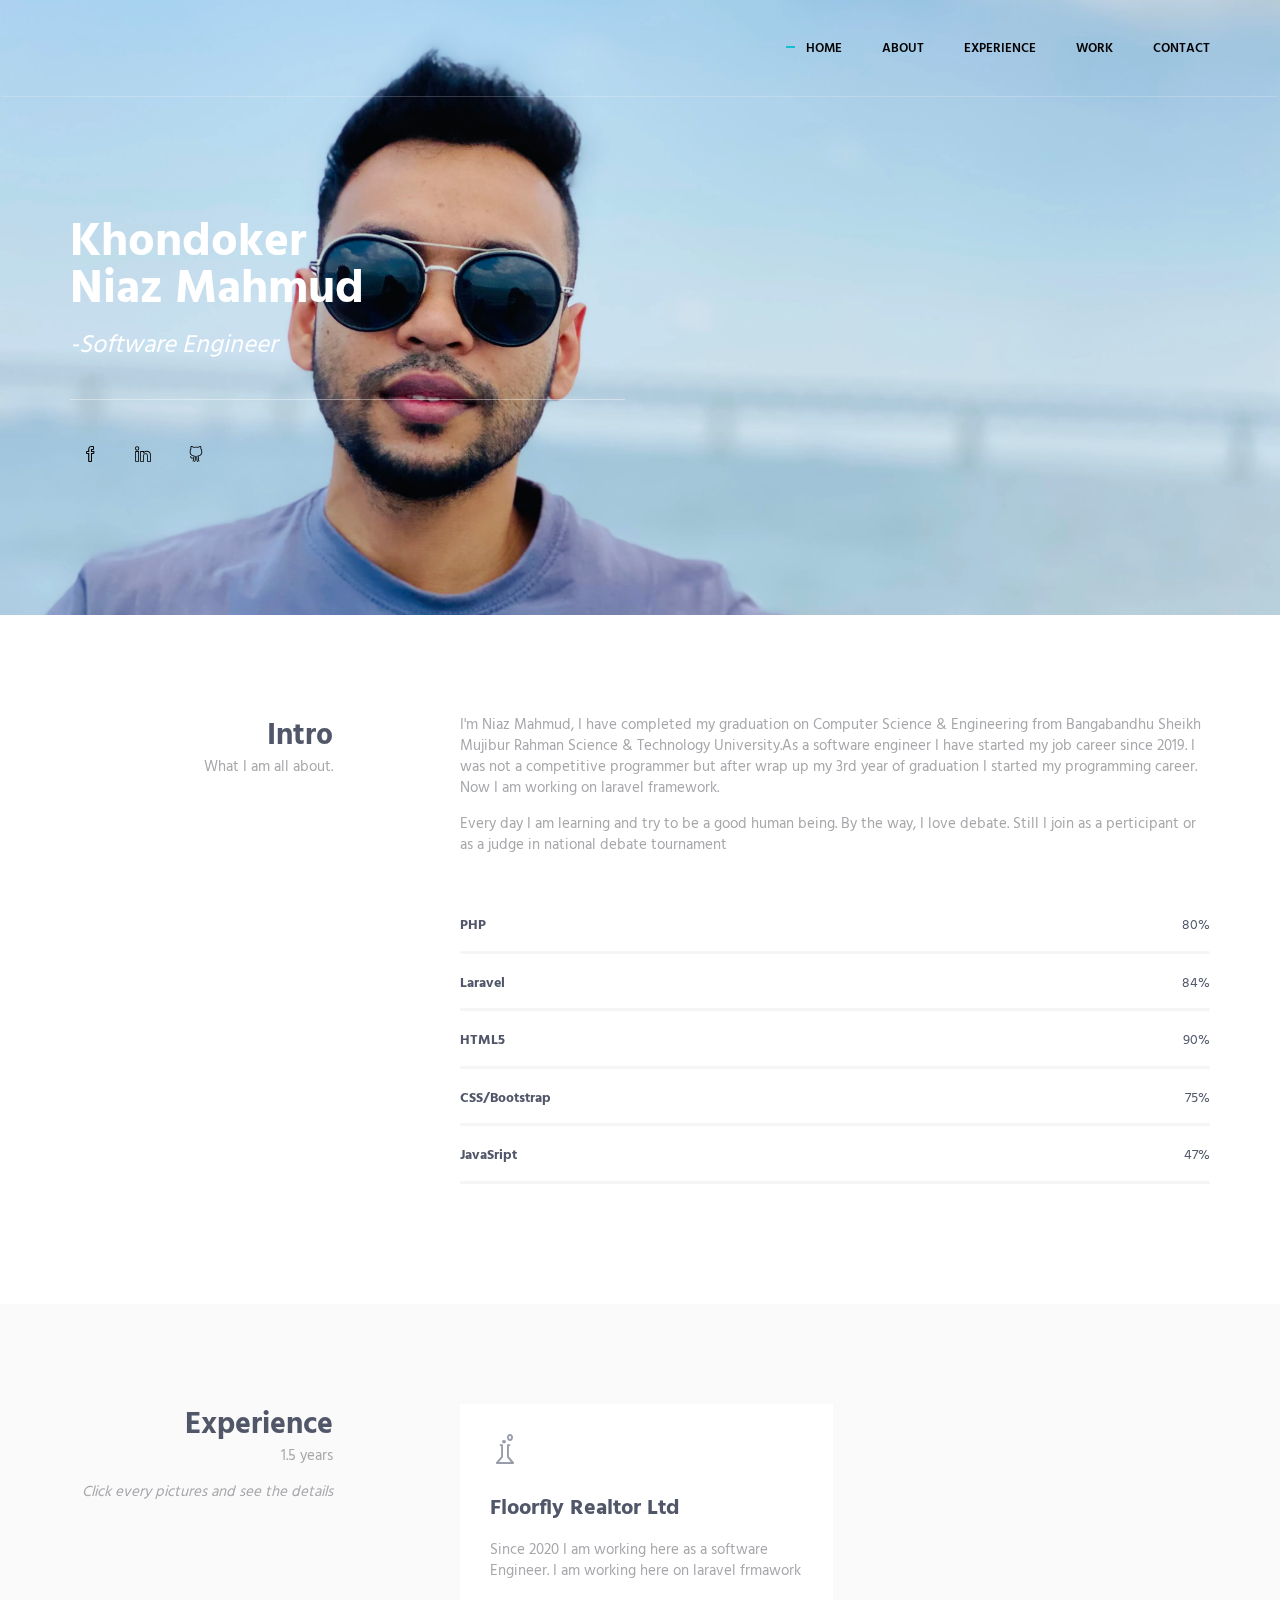
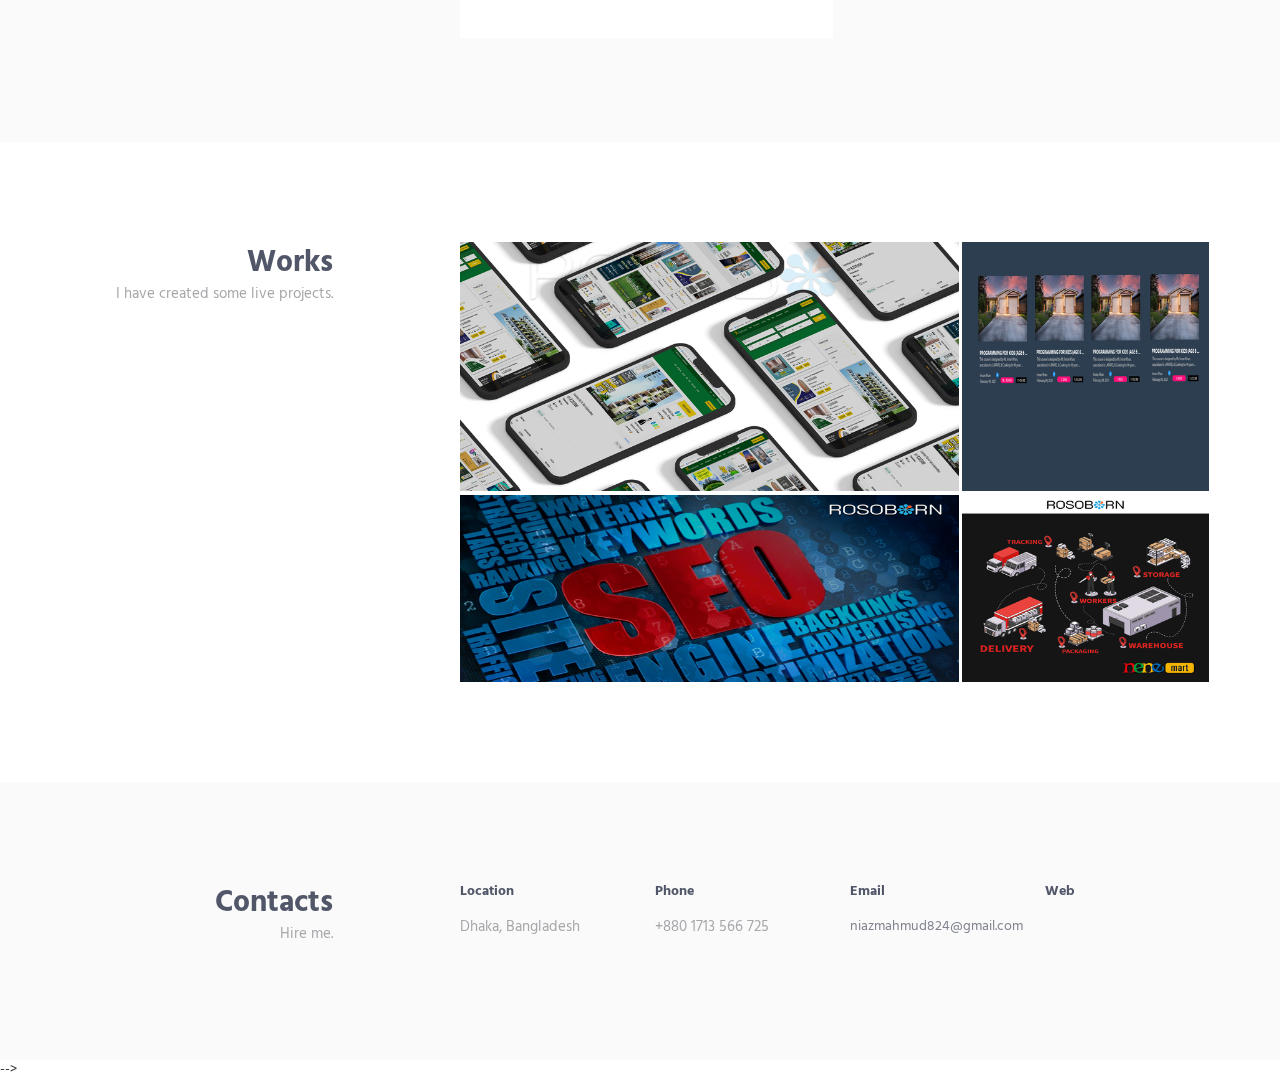
==== commit c39a2cdd: "6th commit" ====
--- a/index.html
+++ b/index.html
@@ -158,7 +158,7 @@
                             <div class="text-right sm-text-left">
                                 <h2 class="margin-b-0">Experience</h2>
                                 <p>1.5 years</p>
-                                <i>Click every pictures and see the details</i>
+                                <i><p>Click every pictures and see the details</p></i>
                             </div>
                         </div>
                         <div class="col-sm-8 col-sm-offset-1">
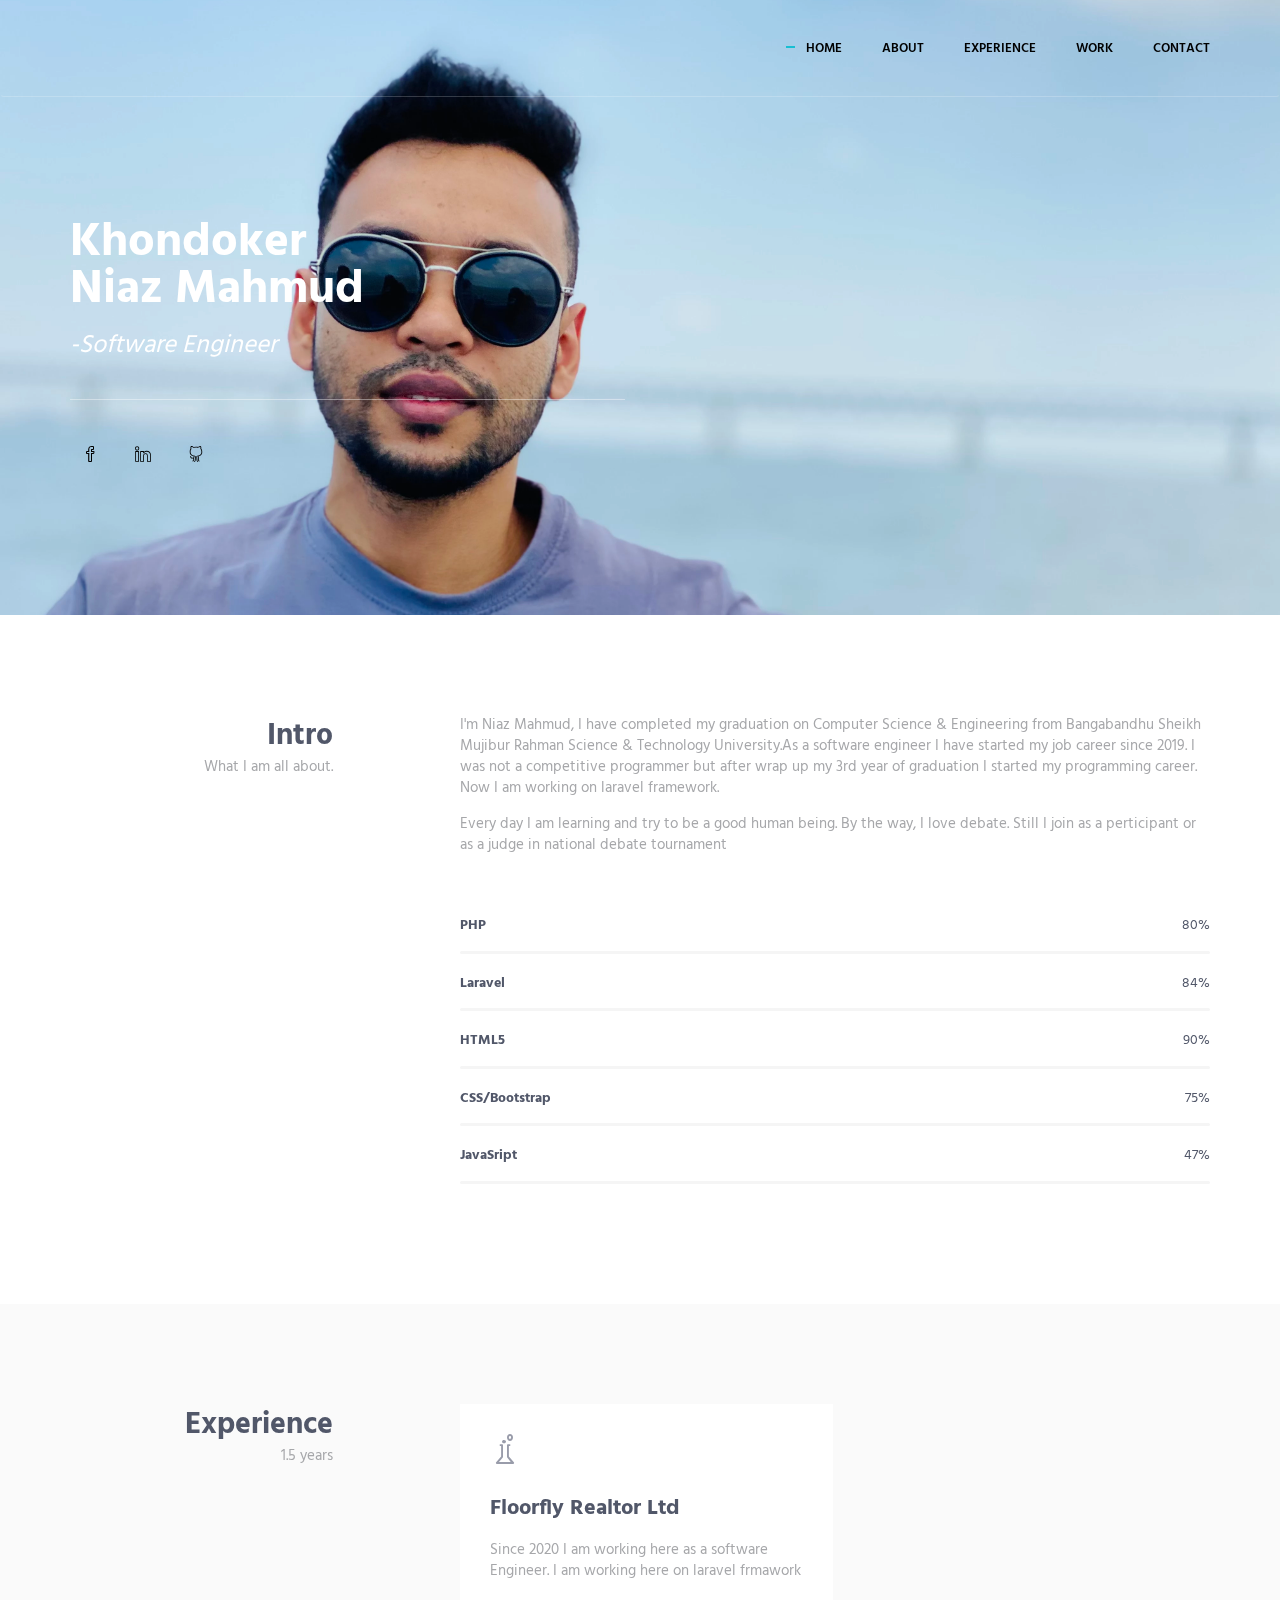
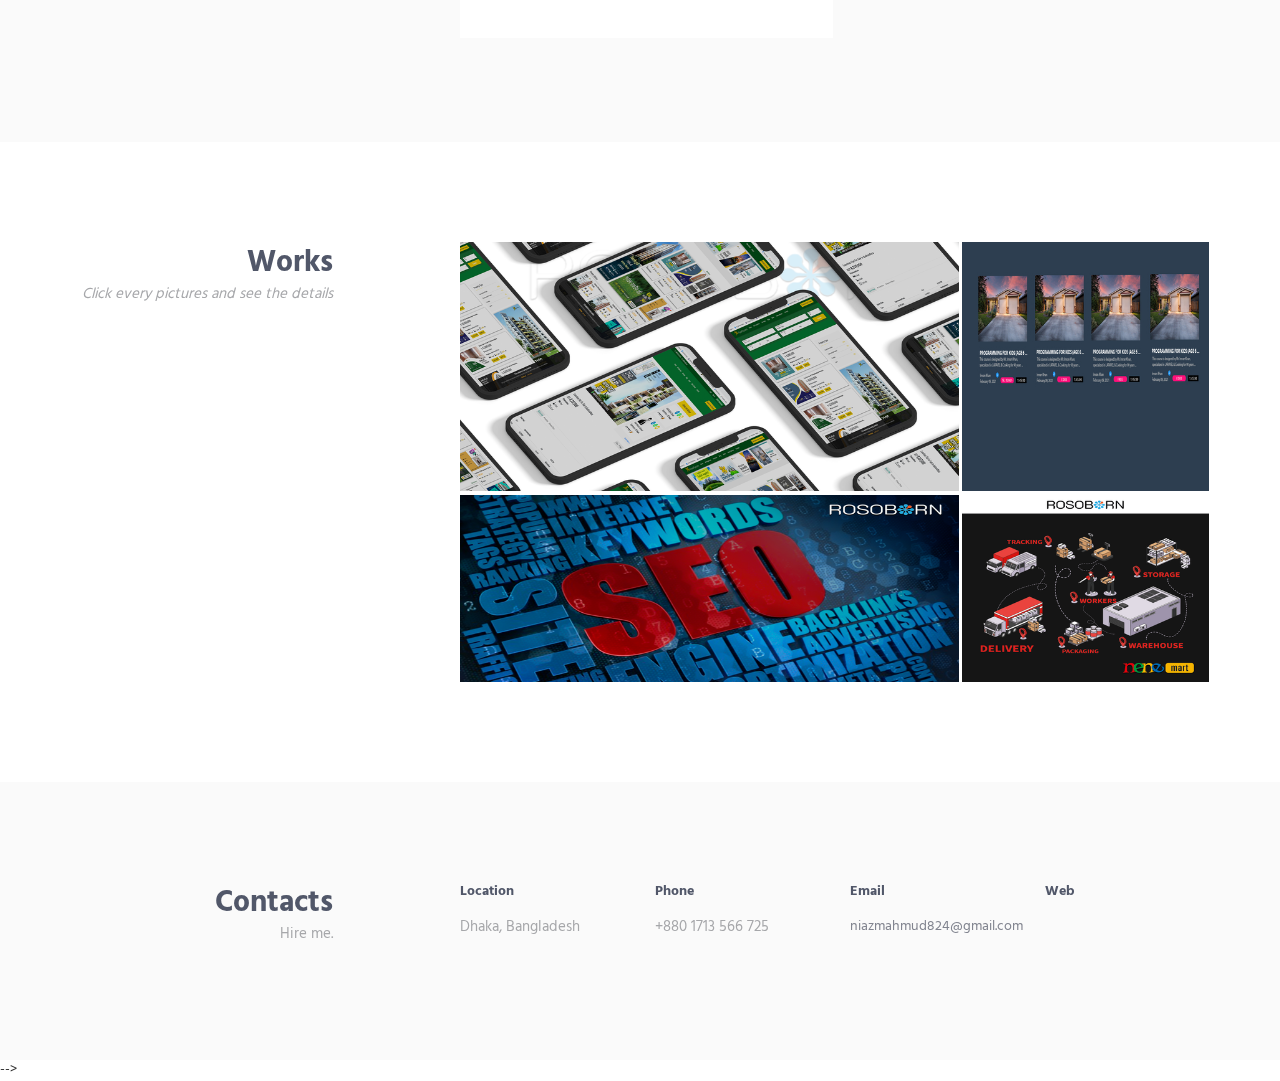
==== commit a7c2cdf3: "7th commit" ====
--- a/index.html
+++ b/index.html
@@ -158,7 +158,7 @@
                             <div class="text-right sm-text-left">
                                 <h2 class="margin-b-0">Experience</h2>
                                 <p>1.5 years</p>
-                                <i><p>Click every pictures and see the details</p></i>
+
                             </div>
                         </div>
                         <div class="col-sm-8 col-sm-offset-1">
@@ -205,7 +205,7 @@
                     <div class="col-sm-3 sm-margin-b-30">
                         <div class="text-right sm-text-left">
                             <h2 class="margin-b-0">Works</h2>
-                            <p>I have created some live projects.</p>
+                            <p><i>Click every pictures and see the details</i></p>
                         </div>
                     </div>
                     <div class="col-sm-8 col-sm-offset-1">
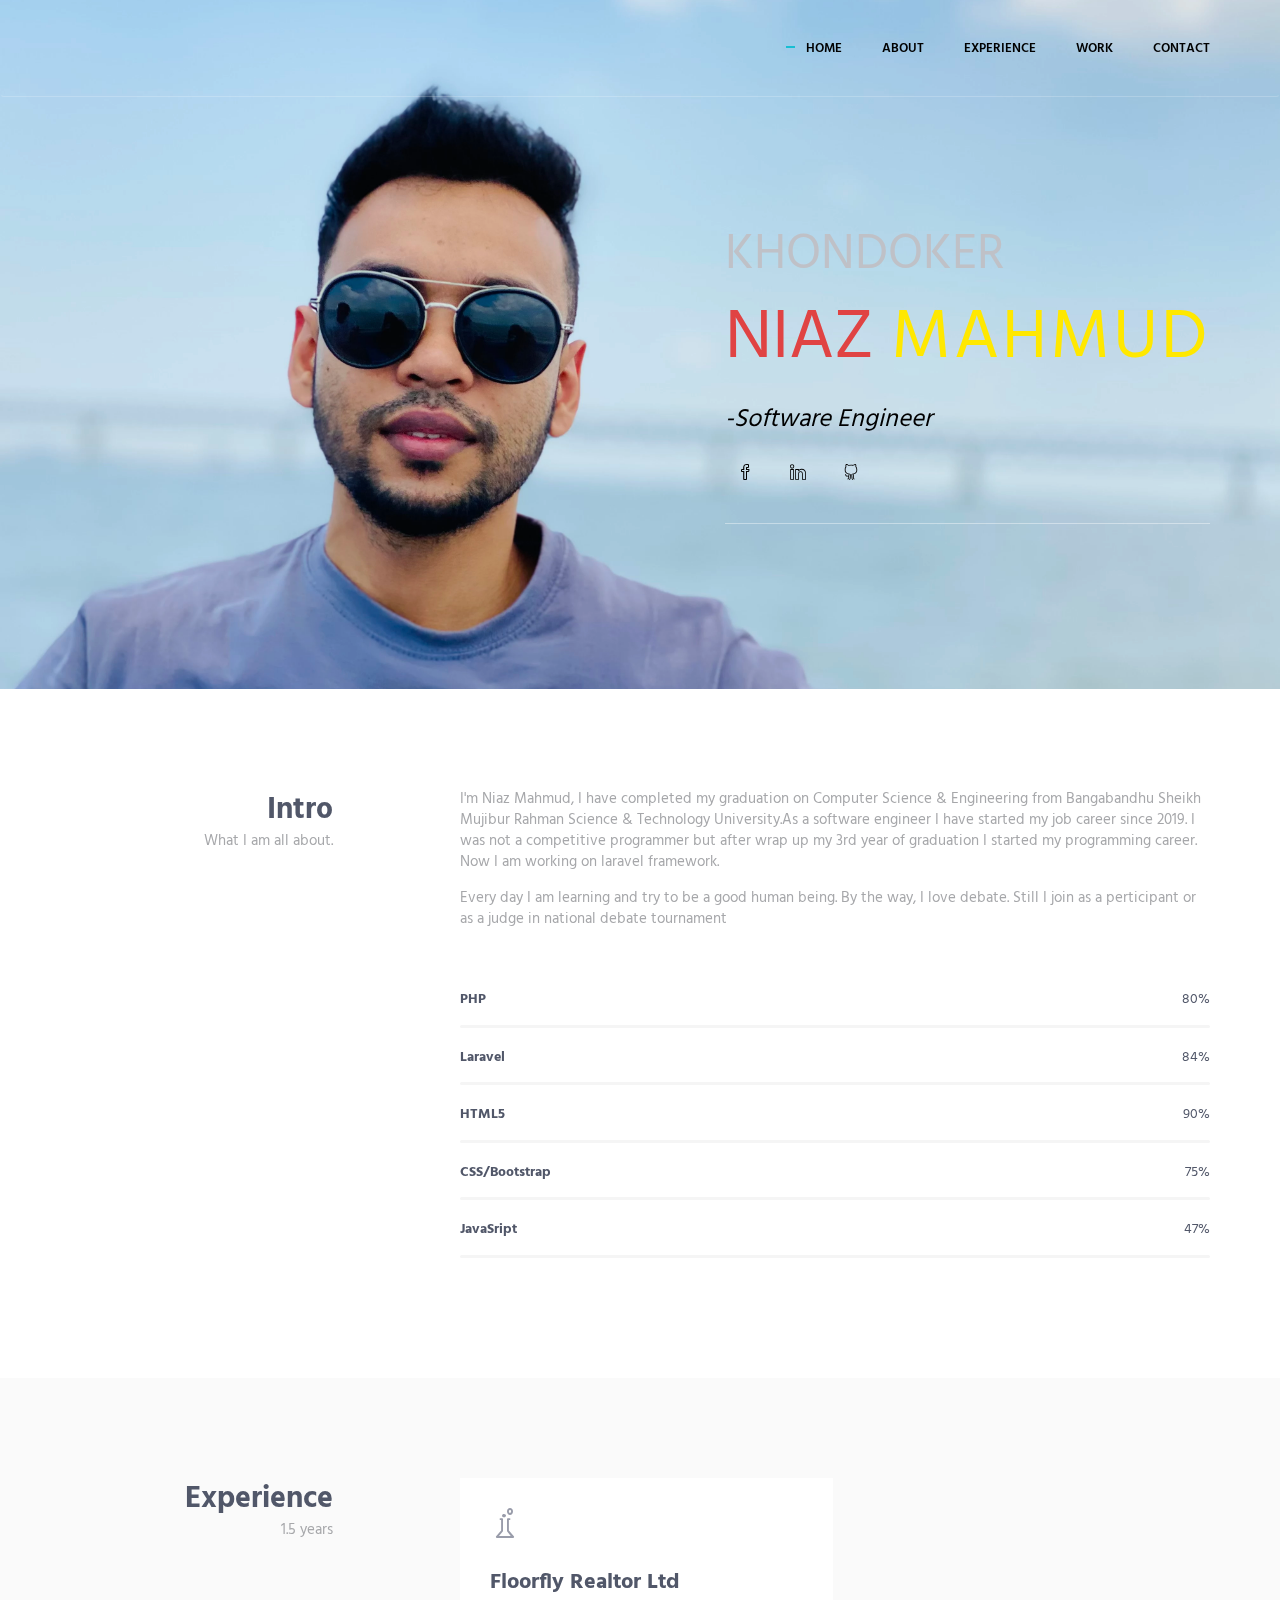
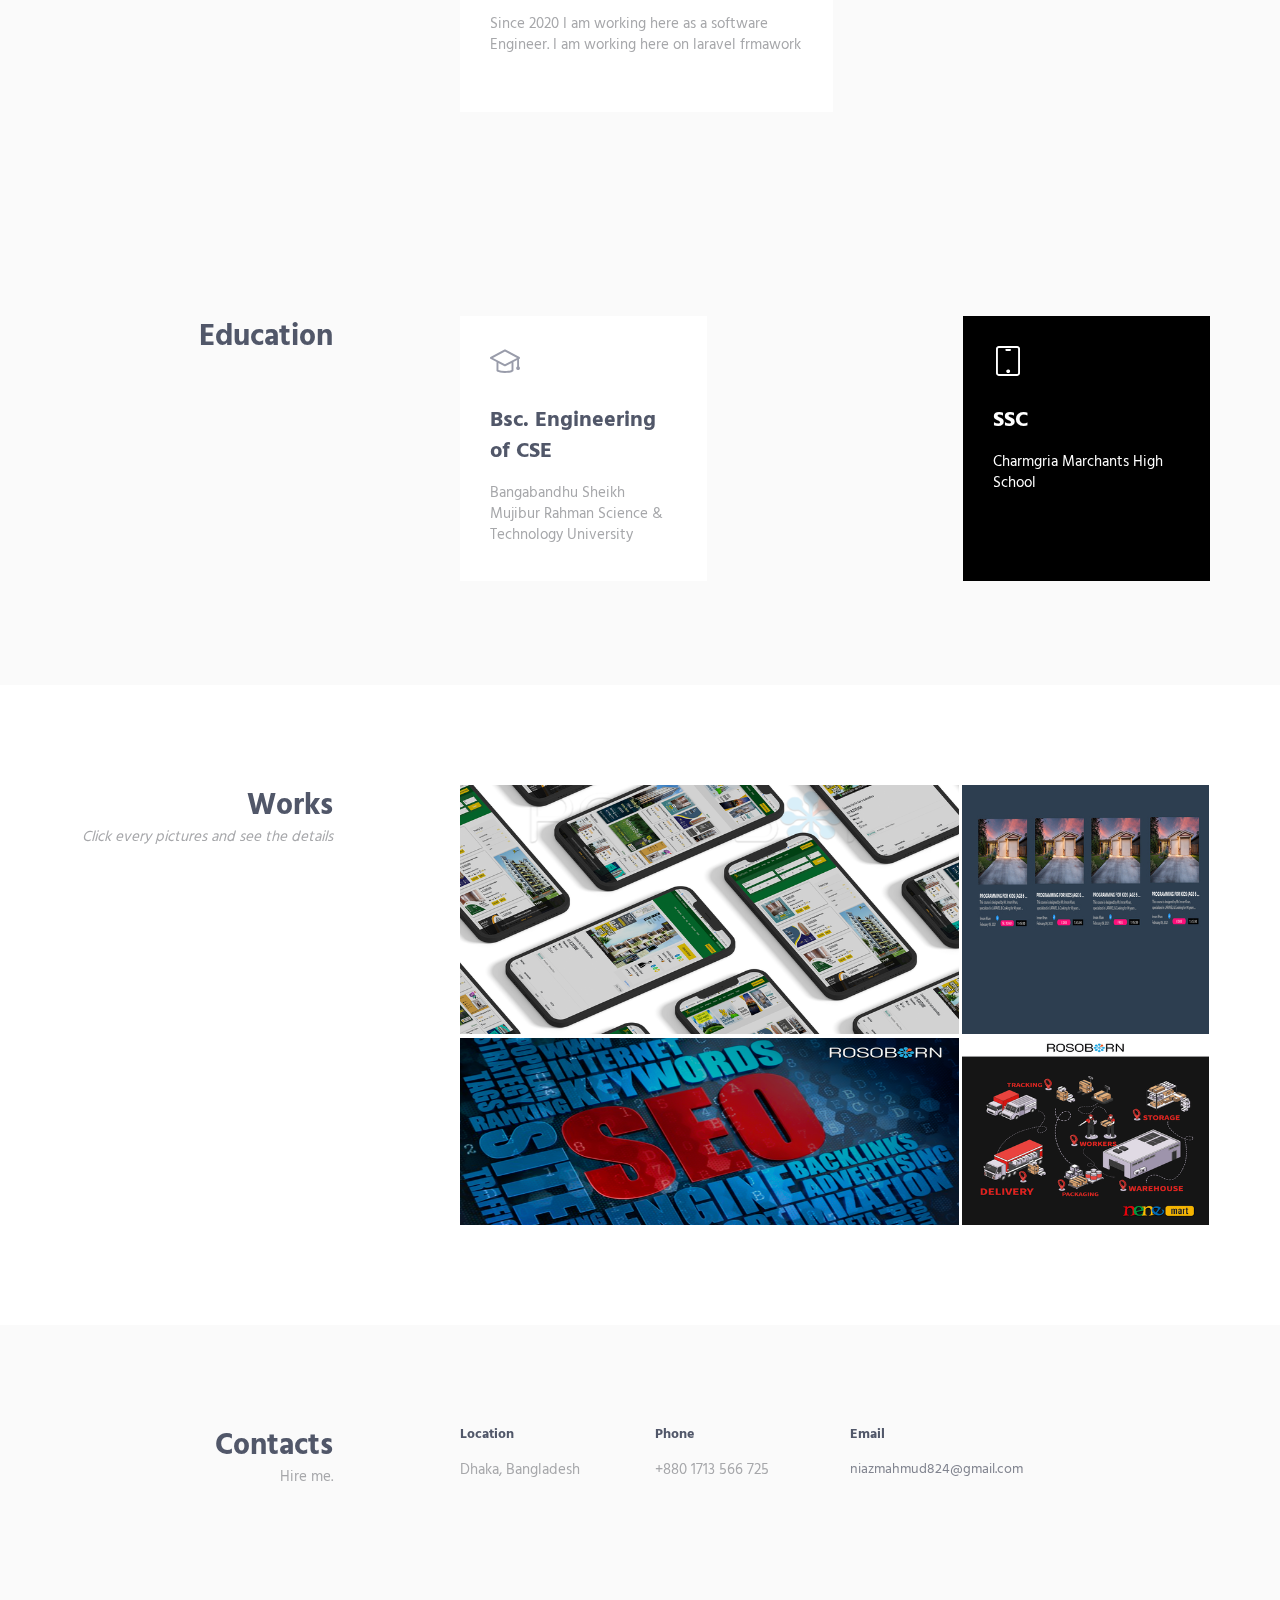
==== commit 46569ba6: "12th june commit" ====
--- a/index.html
+++ b/index.html
@@ -72,23 +72,31 @@
 
         <!--========== SLIDER ==========-->
         <div class="promo-block parallax-window" data-parallax="scroll" data-image-src="img/1920x1080/niaz.webp">
+             
             <div class="container">
                 <div class="row">
-                    <div class="col-sm-6">
-                        <div class="promo-block-divider">
-                            <h1 class="promo-block-title">Khondoker <br/> Niaz Mahmud</h1>
-                            <p class="promo-block-text"><i>-Software Engineer</i></p>
-                        </div>
+                    <div class="col-sm-12">
+                        <div class="promo-block-divider" style="float:right;">
+                            <!-- <h1 class="promo-block-title">Khondoker <br/> Niaz Mahmud</h1> -->
+                           
+                              <h1 class="animated fadeInDown">
+                    <span style="font-size: 50px;">KHONDOKER</span> <br><span style="font-size: 70px; color:#E04343; ">NIAZ <span style="color:#FFE800 ;font-size: 70px; letter-spacing: 3px;">MAHMUD</span></span>
+                    
+                  </h1>
+                    <p class="promo-block-text"style="color:#000" ><i>-Software Engineer</i></p>
+                        
                         <ul class="list-inline">
                             <li><a href="https://www.facebook.com/niazmahmud.200/" class="social-icons"><i class="icon-social-facebook"></i></a></li>
                             <li><a href="https://www.linkedin.com/in/khondoker-niaz-mahmud-220469199/" class="social-icons"><i class="icon-social-linkedin"></i></a></li>
                             <li><a href="https://github.com/Niaz-Mahmud824" class="social-icons"><i class="icon-social-github"></i></a></li>
 
                         </ul>
+                        </div>
                     </div>
                 </div>
                 <!--// end row -->
             </div>
+        
         </div>
         <!--========== SLIDER ==========-->
 
@@ -196,6 +204,69 @@
                 </div>
             </div>
         </div>
+        <!-- start Education -->
+
+
+<div id="experience">
+            <div class="bg-color-sky-light" data-auto-height="true">
+                <div class="container content-lg">
+                    <div class="row">
+                        <div class="col-sm-3 sm-margin-b-30">
+                            <div class="text-right sm-text-left">
+                                <h2 class="margin-b-0">Education</h2>
+                               
+
+                            </div>
+                        </div>
+                        <div class="col-sm-8 col-sm-offset-1">
+                            <div class="row row-space-2 margin-b-4">
+                                <div class="col-md-4 md-margin-b-4">
+                                    <div class="service" data-height="height">
+                                        <div class="service-element">
+                                            <i class="service-icon icon-graduation"></i>
+                                        </div>
+                                        <div class="service-info">
+                                            <h3>Bsc. Engineering of CSE</h3>
+                                            <p class="margin-b-5">Bangabandhu Sheikh Mujibur Rahman Science & Technology University</p>
+                                        </div>
+                                       
+                                    </div>
+                                </div>
+                                <div class="col-md-4 md-margin-b-4">
+                                    <div class="service bg-color-base wow zoomIn" data-height="height" data-wow-duration=".3" data-wow-delay=".1s">
+                                        <div class="service-element">
+                                            <i class="service-icon color-white icon-book-open"></i>
+                                        </div>
+                                        <div class="service-info">
+                                            <h3 class="color-white">HSC</h3>
+                                            <p class="color-white margin-b-5">Madaripur Govt Nazimuddin College</p>
+                                        </div>
+                                     
+                                    </div>
+                                </div>
+                                 <div class="col-md-4 md-margin-b-4">
+                                    <div class="service" data-height="height" data-wow-duration=".3" data-wow-delay=".1s" style="background-color:black;">
+                                        <div class="service-element">
+                                            <i class="service-icon color-white icon-screen-tablet"></i>
+                                        </div>
+                                        <div class="service-info">
+                                            <h3 class="color-white">SSC</h3>
+                                            <p class="color-white margin-b-5">Charmgria Marchants High School</p>
+                                        </div>
+                                     
+                                    </div>
+                                </div>
+                             
+                            </div>
+                            <!--// end row -->
+                        </div>
+                    </div>
+                    <!--// end row -->
+                </div>
+            </div>
+        </div>
+
+
         <!-- End Experience -->
 
         <!-- Work -->
@@ -361,10 +432,7 @@
                                     <h5>Email</h5>
                                     <a href="mailto:#">niazmahmud824@gmail.com</a>
                                 </div>
-                                <div class="col-md-3 col-xs-6">
-                                    <h5>Web</h5>
-                                    <!-- <a href="#">alex.teseira.com</a> -->
-                                </div>
+                                
                             </div>
                         </div>
                     </div>
--- a/css/layout.css
+++ b/css/layout.css
@@ -22,6 +22,9 @@
   	[The "base.scss" contains basic default element styles
   		(colors, typography, margins & padding).]
 ------------------------------------------------------------------*/
+
+
+
 html {
   overflow-x: hidden;
 }
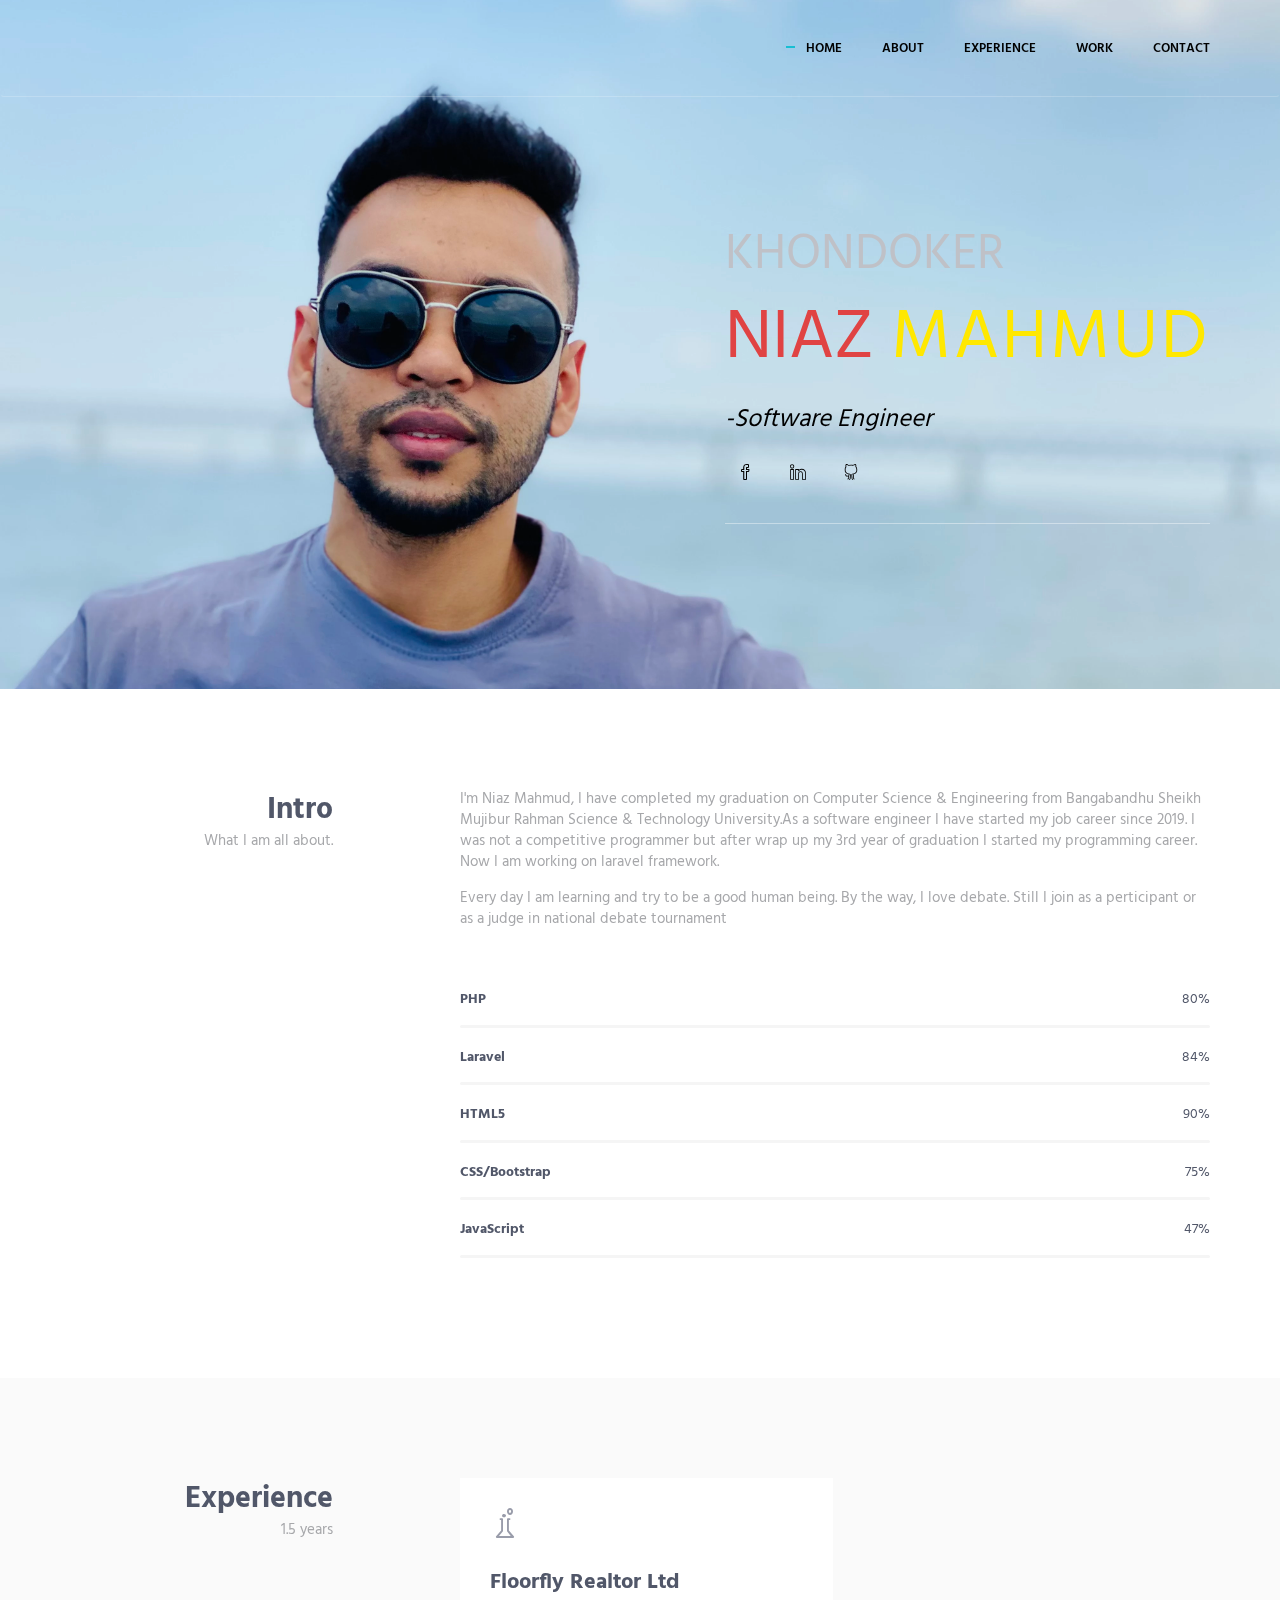
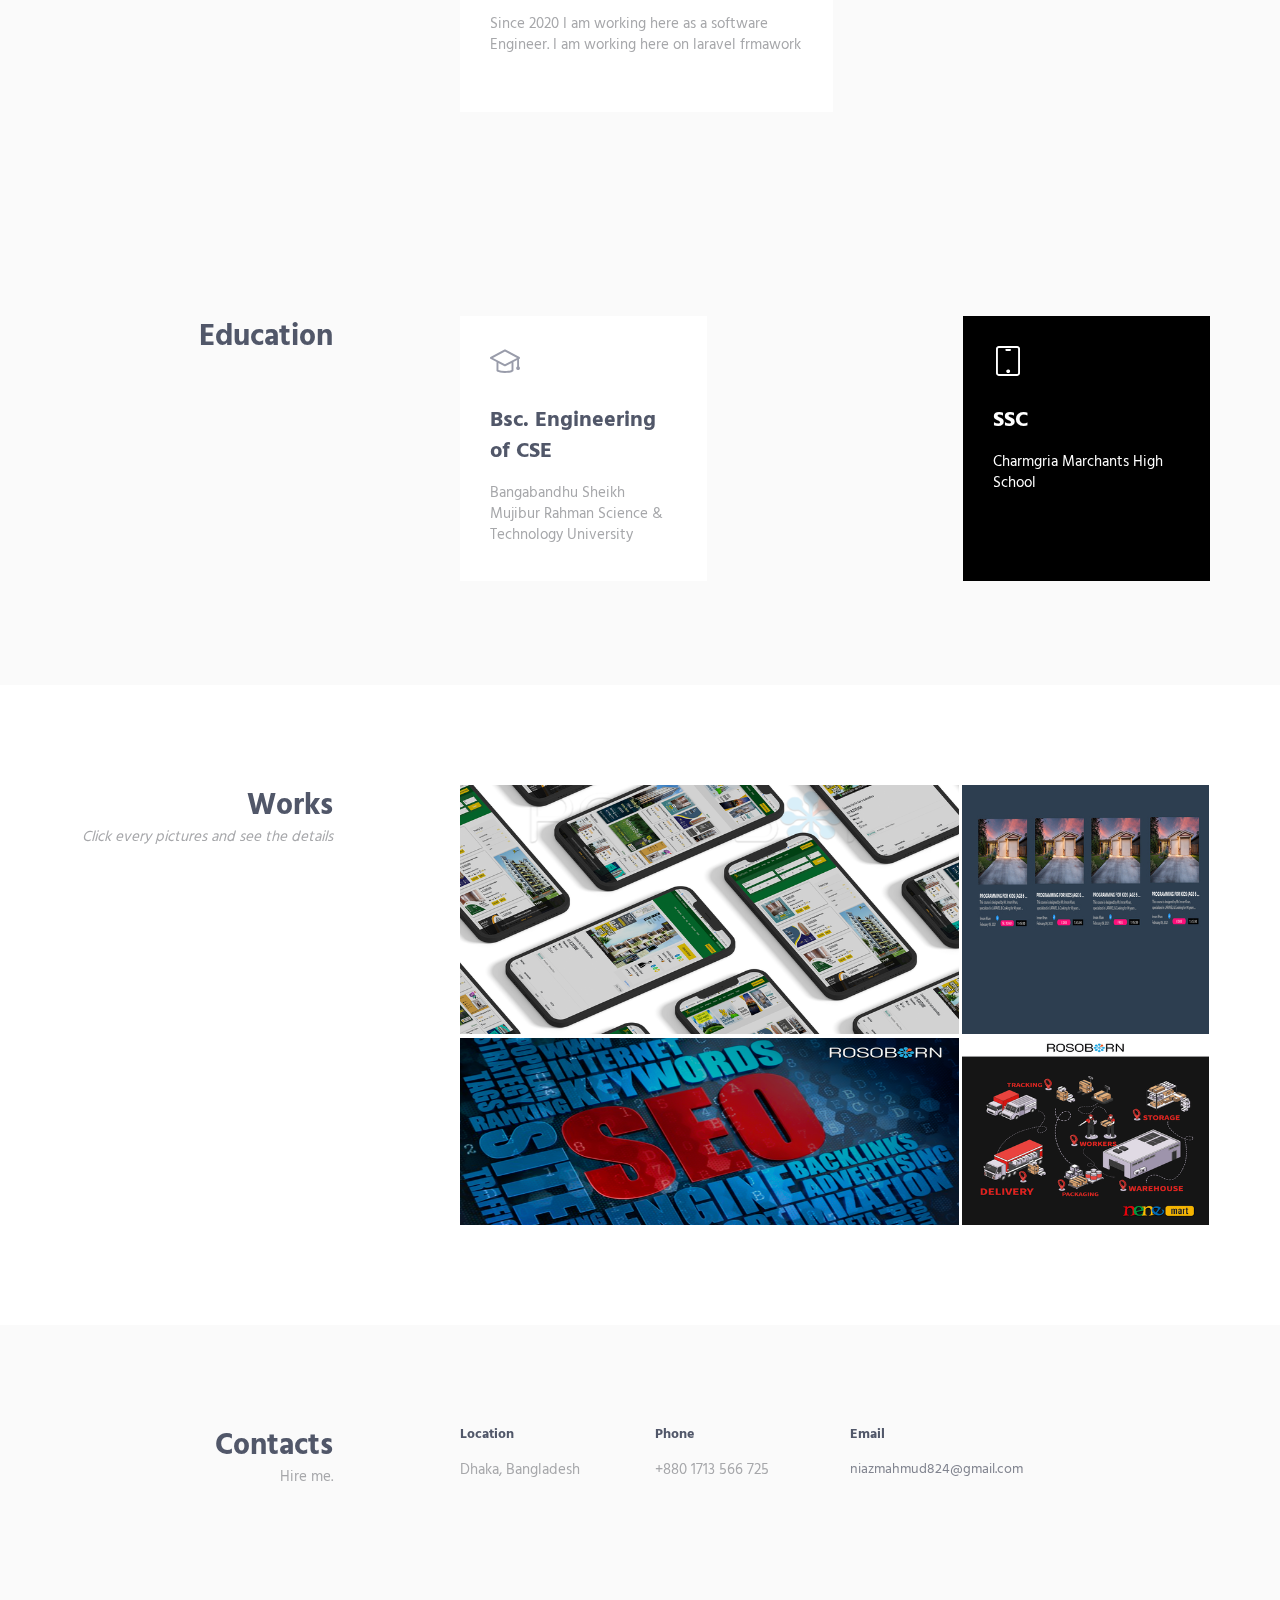
==== commit cbf2332d: "Update index.html" ====
--- a/index.html
+++ b/index.html
@@ -143,7 +143,7 @@
                             </div>
                         </div>
                         <div class="progress-box">
-                            <h5>JavaSript <span class="color-heading pull-right">47%</span></h5>
+                            <h5>JavaScript <span class="color-heading pull-right">47%</span></h5>
                             <div class="progress">
                                 <div class="progress-bar bg-color-base" role="progressbar" data-width="47"></div>
                             </div>
@@ -166,7 +166,6 @@
                             <div class="text-right sm-text-left">
                                 <h2 class="margin-b-0">Experience</h2>
                                 <p>1.5 years</p>
-
                             </div>
                         </div>
                         <div class="col-sm-8 col-sm-offset-1">
@@ -454,7 +453,7 @@
                         <p class="margin-b-0"><a class="fweight-700" href="http://keenthemes.com/preview/aircv/">Niaz</a> Theme Powered by: <a class="fweight-700" href="http://www.keenthemes.com/">KeenThemes.com</a></p>
                     </div>
                 </div>
-                <!--// end row -->
+                // end row -->
             </div>
         </footer> -->
         <!--========== END FOOTER ==========-->
